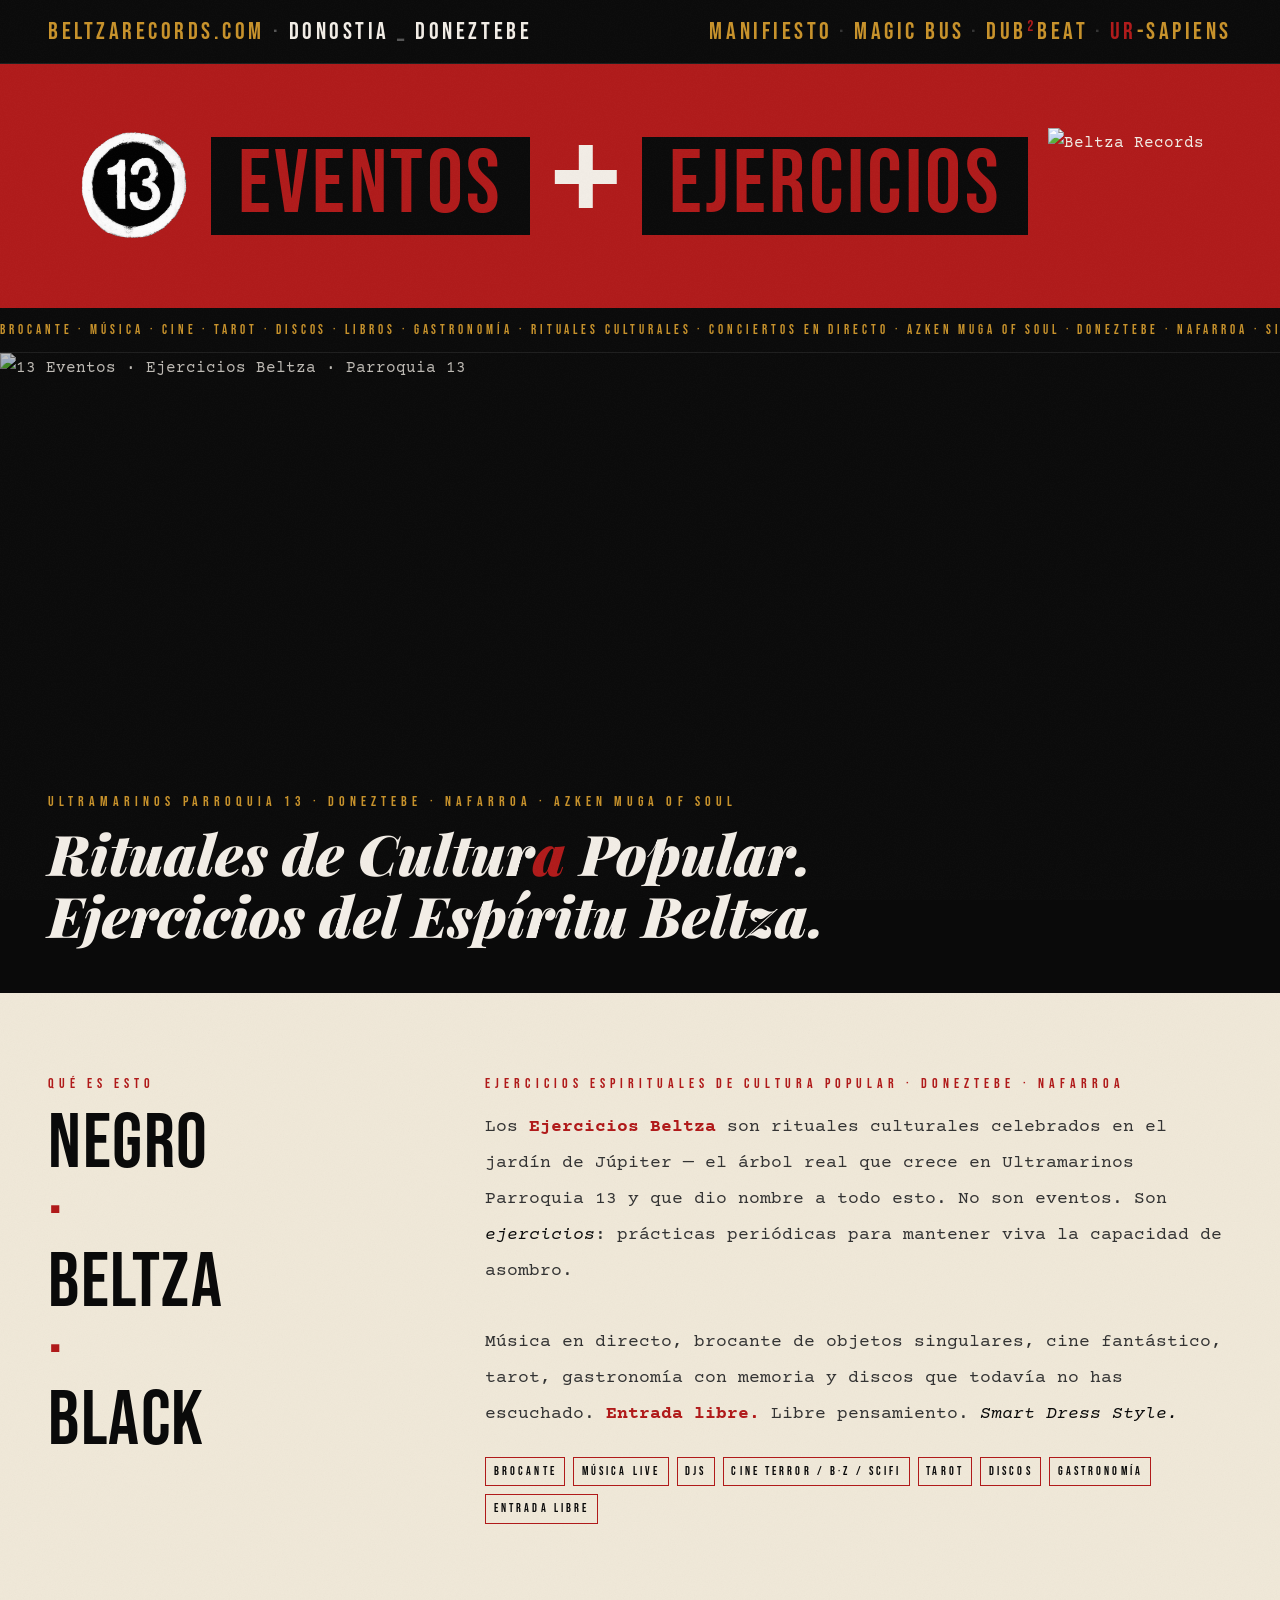
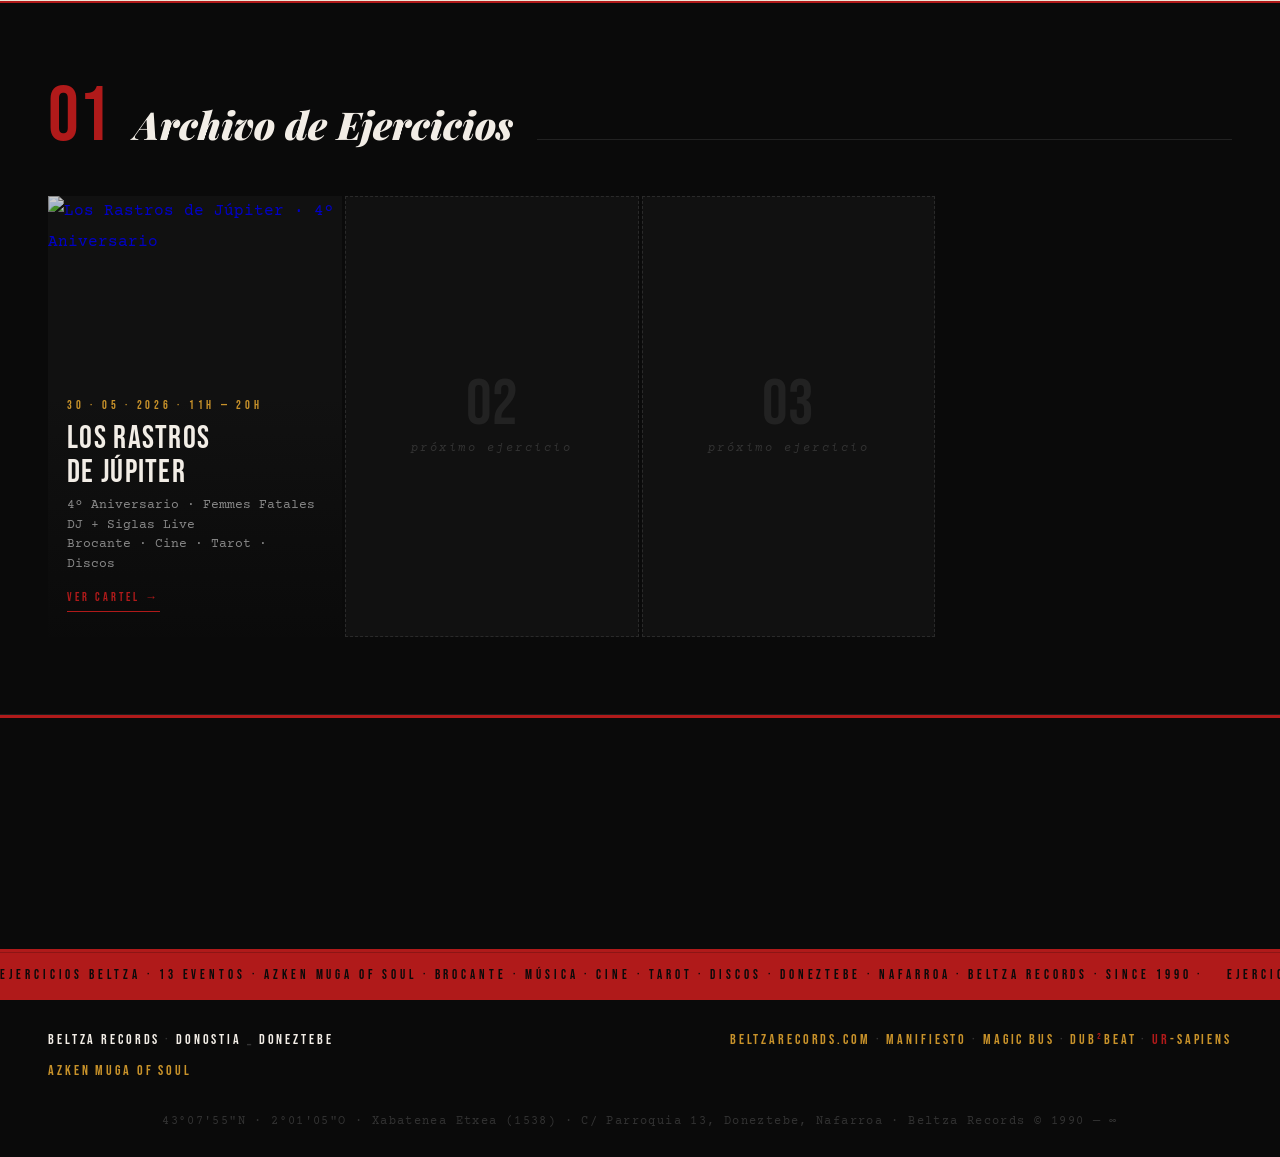
==== index.html @ 88d5d170 "Add files via upload" ====
<!DOCTYPE html>
<html lang="es">
<head>
<meta charset="UTF-8">
<meta name="viewport" content="width=device-width, initial-scale=1.0">
<meta name="description" content="13 EVENTOS · Ejercicios Beltza · Ultramarinos Parroquia 13 · Doneztebe · Nafarroa">
<meta property="og:title" content="13 EVENTOS · Ejercicios Beltza">
<meta property="og:description" content="Brocante · Música · Cine · Tarot · Rituales Culturales · Doneztebe · Nafarroa">
<title>13 EVENTOS · EJERCICIOS BELTZA</title>
<link rel="preconnect" href="https://fonts.googleapis.com">
<link rel="preconnect" href="https://fonts.gstatic.com" crossorigin>
<link href="https://fonts.googleapis.com/css2?family=Bebas+Neue&family=Courier+Prime:ital,wght@0,400;0,700;1,400&family=Playfair+Display:ital,wght@0,700;1,700;1,900&display=swap" rel="stylesheet">
<style>
  :root {
    --black: #0a0a0a;
    --white: #f2ede6;
    --red: #b01a1a;
    --amber: #c8922a;
    --muted: #666;
    --cream: #f0e8d8;
    --noise: url("data:image/svg+xml,%3Csvg xmlns='http://www.w3.org/2000/svg' width='300' height='300'%3E%3Cfilter id='n'%3E%3CfeTurbulence type='fractalNoise' baseFrequency='0.85' numOctaves='4' stitchTiles='stitch'/%3E%3CfeColorMatrix type='saturate' values='0'/%3E%3C/filter%3E%3Crect width='300' height='300' filter='url(%23n)' opacity='0.055'/%3E%3C/svg%3E");
  }
  *, *::before, *::after { margin:0; padding:0; box-sizing:border-box; }
  html { scroll-behavior:smooth; }
  body {
    background: var(--black);
    color: var(--white);
    font-family: 'Courier Prime', monospace;
    font-size: 1rem;
    line-height: 1.9;
    overflow-x: hidden;
  }
  body::after {
    content:'';
    position:fixed; inset:0;
    background-image: var(--noise);
    pointer-events:none;
    z-index:1000;
    opacity:0.5;
  }
  a { text-decoration:none; }

  /* ── TOPBAND ── */
  .topband {
    background: var(--black);
    border-bottom: 1px solid #1e1e1e;
    padding: 1.1rem clamp(1rem,4vw,3rem);
    display: flex;
    align-items: baseline;
    justify-content: space-between;
    gap: 0.5rem 2rem;
    flex-wrap: wrap;
  }
  .topband-left {
    font-family: 'Bebas Neue', sans-serif;
    font-size: clamp(1.07rem,2.25vw,1.47rem);
    letter-spacing: 0.15em;
    color: var(--white);
    line-height: 1.2;
  }
  .topband-right {
    font-family: 'Bebas Neue', sans-serif;
    font-size: clamp(1.07rem,2.25vw,1.47rem);
    letter-spacing: 0.15em;
    display: flex;
    align-items: baseline;
    gap: 0.4rem;
    flex-wrap: wrap;
    line-height: 1.2;
  }
  .topband-right a { color: var(--amber); transition: color 0.15s; }
  .topband-right a:hover { color: var(--white); }
  .topband-right .sep { color: #333; }

  /* ── BRAND SLASH ── */
  .brand-slash {
    background: var(--red);
    padding: clamp(1.2rem,3vw,2rem) clamp(1rem,4vw,3rem);
    display: flex;
    align-items: center;
    justify-content: space-between;
    gap: 1rem;
    flex-wrap: wrap;
  }
  .brand-left { display:flex; align-items:center; gap:0.8rem; flex-wrap:wrap; }
  .brand-left > * { flex-shrink:0; }
  .b-13 {
    font-family: 'Bebas Neue', sans-serif;
    font-size: clamp(5rem,14vw,11rem);
    letter-spacing:-0.02em;
    color: var(--black);
    line-height: 0.85;
  }
  .b-beltza {
    font-family: 'Bebas Neue', Impact, 'Arial Narrow', sans-serif;
    font-size: clamp(2.5rem,7vw,6rem);
    letter-spacing: 0.03em;
    color: var(--black);
    line-height: 1;
  }
  .b-eventos {
    font-family: 'Bebas Neue', sans-serif;
    font-size: clamp(2.5rem,7vw,6rem);
    letter-spacing: 0.04em;
    background: var(--black);
    color: var(--red);
    padding: 0.05em 0.3em;
    line-height: 1;
    align-self: center;
  }
  .brand-right { text-align: right; }
  .b-ejercicios {
    font-family: 'Bebas Neue', Impact, 'Arial Narrow', sans-serif;
    font-size: clamp(2.5rem,7vw,6rem);
    letter-spacing: 0.03em;
    color: var(--black);
    line-height: 1;
  }

  /* ── MARQUEE ── */
  .marquee-bar {
    overflow: hidden;
    white-space: nowrap;
    background: var(--black);
    border-bottom: 1px solid #1e1e1e;
    padding: 0.45rem 0;
  }
  .marquee-inner {
    display: inline-block;
    animation: marquee 30s linear infinite;
    font-family: 'Bebas Neue', sans-serif;
    font-size: 0.82rem;
    letter-spacing: 0.3em;
    color: var(--amber);
    will-change: transform;
  }
  @keyframes marquee { from{transform:translateX(0)} to{transform:translateX(-50%)} }

  /* ── HERO ── */
  .hero {
    position: relative;
    height: clamp(320px, 55vw, 640px);
    overflow: hidden;
  }
  .hero img {
    width: 100%; height: 100%;
    object-fit: cover;
    object-position: center 30%;
    filter: contrast(1.1) brightness(0.75);
    display: block;
  }
  .hero-overlay {
    position: absolute; inset: 0;
    background: linear-gradient(to bottom, transparent 40%, rgba(10,10,10,0.9) 100%);
  }
  .hero-caption {
    position: absolute;
    bottom: clamp(1.5rem,4vw,3rem);
    left: clamp(1rem,4vw,3rem);
    right: clamp(1rem,4vw,3rem);
  }
  .hero-eyebrow {
    font-family: 'Bebas Neue', sans-serif;
    font-size: clamp(0.72rem,1.2vw,0.9rem);
    letter-spacing: 0.35em;
    color: var(--amber);
    margin-bottom: 0.4rem;
  }
  .hero-title {
    font-family: 'Playfair Display', Georgia, serif;
    font-size: clamp(1.6rem,4.5vw,3.5rem);
    font-style: italic;
    font-weight: 900;
    color: var(--white);
    line-height: 1.1;
  }

  /* ── INTRO ── */
  .intro {
    background-color: var(--cream);
    background-image: var(--noise);
    padding: clamp(2.5rem,6vw,5rem) clamp(1rem,4vw,3rem);
    display: grid;
    grid-template-columns: 1fr 2fr;
    gap: clamp(2rem,5vw,5rem);
    align-items: start;
    border-bottom: 2px solid var(--red);
  }
  .intro-label {
    font-family: 'Bebas Neue', sans-serif;
    font-size: clamp(0.75rem,1.2vw,0.9rem);
    letter-spacing: 0.35em;
    color: var(--red);
    margin-bottom: 0.8rem;
  }
  .intro-ritual {
    font-family: 'Bebas Neue', sans-serif;
    font-size: clamp(2.5rem,6vw,5rem);
    line-height: 0.9;
    letter-spacing: 0.02em;
    color: var(--black);
  }
  .intro-ritual span { color: var(--red); }
  .intro-body {
    font-family: 'Courier Prime', monospace;
    font-size: clamp(1rem,1.4vw,1.15rem);
    line-height: 2;
    color: #333;
  }
  .intro-body strong { color: var(--red); }
  .intro-body em { color: var(--black); font-style: italic; }
  .intro-activities {
    margin-top: 1.5rem;
    display: flex;
    flex-wrap: wrap;
    gap: 0.5rem;
  }
  .tag {
    font-family: 'Bebas Neue', sans-serif;
    font-size: 0.78rem;
    letter-spacing: 0.25em;
    color: var(--black);
    border: 1px solid var(--red);
    padding: 0.15em 0.6em;
  }

  /* ── EVENTS GRID ── */
  .events-section {
    padding: clamp(2.5rem,6vw,5rem) clamp(1rem,4vw,3rem);
    border-bottom: 1px solid #1e1e1e;
  }
  .section-header {
    display: flex;
    align-items: baseline;
    gap: 1.5rem;
    margin-bottom: 2.5rem;
  }
  .section-num {
    font-family: 'Bebas Neue', sans-serif;
    font-size: clamp(3rem,6vw,5rem);
    color: var(--red);
    line-height: 1;
  }
  .section-title {
    font-family: 'Playfair Display', Georgia, serif;
    font-size: clamp(1.5rem,3vw,2.5rem);
    font-style: italic;
    font-weight: 900;
    color: var(--white);
    line-height: 1;
  }
  .section-line { flex:1; height:1px; background:#222; }

  .events-grid {
    display: grid;
    grid-template-columns: repeat(auto-fill, minmax(280px, 1fr));
    gap: 3px;
  }

  .event-card {
    position: relative;
    overflow: hidden;
    aspect-ratio: 2/3;
    background: #111;
    cursor: pointer;
  }
  .event-card img {
    width:100%; height:100%;
    object-fit:cover;
    filter: contrast(1.1) brightness(0.8);
    transition: filter 0.4s, transform 0.4s;
    display: block;
  }
  .event-card:hover img {
    filter: contrast(1.2) brightness(0.6);
    transform: scale(1.03);
  }
  .event-card-overlay {
    position: absolute; inset:0;
    background: linear-gradient(to top, rgba(10,10,10,0.95) 0%, transparent 55%);
  }
  .event-card-body {
    position: absolute;
    bottom: 0; left: 0; right: 0;
    padding: 1.5rem 1.2rem;
  }
  .event-card-date {
    font-family: 'Bebas Neue', sans-serif;
    font-size: 0.78rem;
    letter-spacing: 0.3em;
    color: var(--amber);
    margin-bottom: 0.3rem;
  }
  .event-card-title {
    font-family: 'Bebas Neue', sans-serif;
    font-size: clamp(1.4rem,3vw,2rem);
    letter-spacing: 0.04em;
    color: var(--white);
    line-height: 1.05;
    margin-bottom: 0.4rem;
  }
  .event-card-sub {
    font-family: 'Courier Prime', monospace;
    font-size: 0.82rem;
    color: #888;
    line-height: 1.5;
  }
  .event-card-link {
    display: inline-block;
    margin-top: 0.8rem;
    font-family: 'Bebas Neue', sans-serif;
    font-size: 0.75rem;
    letter-spacing: 0.25em;
    color: var(--red);
    border-bottom: 1px solid var(--red);
    padding-bottom: 0.1em;
    transition: color 0.15s;
  }
  .event-card-link:hover { color: var(--amber); border-color: var(--amber); }

  .event-card-placeholder {
    position: absolute; inset:0;
    display: flex;
    flex-direction: column;
    align-items: center;
    justify-content: center;
    background: #111;
    border: 1px dashed #2a2a2a;
  }
  .event-card-placeholder-num {
    font-family: 'Bebas Neue', sans-serif;
    font-size: 4rem;
    color: #222;
    line-height: 1;
  }
  .event-card-placeholder-label {
    font-family: 'Courier Prime', monospace;
    font-size: 0.78rem;
    letter-spacing: 0.2em;
    color: #333;
    font-style: italic;
  }

  /* ── PHOTO MARQUEE ── */
  .photo-marquee {
    overflow: hidden;
    white-space: nowrap;
    border-top: 3px solid var(--red);
    border-bottom: 3px solid var(--red);
    background: var(--black);
    cursor: pointer;
  }
  .photo-marquee-inner {
    display: inline-flex;
    animation: marquee-fotos 45s linear infinite;
    will-change: transform;
  }
  .photo-marquee-inner img {
    height: clamp(120px,18vw,220px);
    width: auto;
    flex-shrink: 0;
    margin-right: 3px;
    filter: contrast(1.1) saturate(0.9);
    vertical-align: top;
  }
  @keyframes marquee-fotos { from{transform:translateX(0)} to{transform:translateX(-50%)} }

  /* ── FOOTER ── */
  .footer-marquee {
    overflow: hidden;
    white-space: nowrap;
    background: var(--red);
    padding: 0.45rem 0;
    border-top: 1px solid rgba(0,0,0,0.2);
  }
  .footer-marquee-inner {
    display: inline-block;
    animation: marquee 25s linear infinite;
    font-family: 'Bebas Neue', sans-serif;
    font-size: 0.82rem;
    letter-spacing: 0.3em;
    color: var(--black);
  }

  .footer {
    background: var(--black);
    border-top: 2px solid var(--red);
    padding: 1.5rem clamp(1rem,4vw,3rem);
    display: flex;
    justify-content: space-between;
    align-items: flex-start;
    flex-wrap: wrap;
    gap: 1rem;
  }
  .footer-left {
    font-family: 'Bebas Neue', sans-serif;
    font-size: clamp(0.75rem,1.2vw,0.9rem);
    letter-spacing: 0.2em;
    color: var(--white);
    line-height: 2.2;
  }
  .footer-right {
    font-family: 'Bebas Neue', sans-serif;
    font-size: clamp(0.75rem,1.2vw,0.9rem);
    letter-spacing: 0.2em;
    text-align: right;
    line-height: 2.2;
  }
  .footer-right a { color: var(--amber); }
  .footer-right a:hover { color: var(--white); }
  .footer-coords {
    width: 100%;
    margin-top: 0.5rem;
    font-family: 'Courier Prime', monospace;
    font-size: 0.72rem;
    letter-spacing: 0.12em;
    color: #333;
    text-align: center;
  }

  /* ── RESPONSIVE ── */
  @media (max-width: 900px) {
    .intro { grid-template-columns: 1fr; gap: 1.5rem; }
  }

  @media (max-width: 700px) {
    .topband { flex-wrap: wrap; gap: 0.2rem 1rem; padding: 0.35rem 1rem; }

    /* BRAND SLASH */
    .brand-slash { flex-direction: column; align-items: flex-start; gap: 0.4rem; padding: 0.8rem 1rem; }
    .brand-left { gap: 0.2em; }
    .b-13 { font-size: clamp(4rem,20vw,7rem); }
    .b-eventos { font-size: clamp(2rem,10vw,4rem); }
    .brand-right { text-align: left; }
    .b-ejercicios { font-size: clamp(1rem,5vw,1.6rem); }
    .b-beltza-sub { font-size: clamp(0.65rem,2.5vw,0.9rem); }

    /* INTRO */
    .intro { grid-template-columns: 1fr; gap: 1.5rem; padding: 2rem 1rem; }
    .intro-ritual { font-size: clamp(2rem,10vw,3.5rem); }

    /* EVENTS GRID */
    .events-section { padding: 2rem 1rem; }
    .events-grid { grid-template-columns: 1fr 1fr; }

    /* FOOTER */
    .footer { flex-direction: column; padding: 1.2rem 1rem; }
    .footer-right { text-align: left; }
    .footer-left, .footer-right { font-size: clamp(0.72rem,3vw,0.9rem); letter-spacing: 0.12em; }
  }

  @media (max-width: 420px) {
    .events-grid { grid-template-columns: 1fr; }
    .topband-right { flex-direction: column; align-items: flex-start; gap: 0.15rem; }
  }
</style>
</head>
<body>

<!-- TOPBAND -->
<div class="topband">
  <div class="topband-left"><a href="https://www.beltzarecords.com/" target="_blank" style="color:var(--amber);">BELTZARECORDS.COM</a> <span style="color:#555;">·</span> DONOSTIA <span style="color:#555;">_</span> DONEZTEBE</div>
  <div class="topband-right">
    <a href="https://beltzaexperience.github.io/Manifiesto-Beltza/" target="_blank">MANIFIESTO</a>
    <span class="sep">·</span>
    <a href="https://beltzaexperience.github.io/magic-bus/" target="_blank">MAGIC BUS</a>
    <span class="sep">·</span>
    <a href="http://dubbeat.beltzarecords.com/" target="_blank">DUB<span style="color:#b01a1a;">²</span>BEAT</a>
    <span class="sep">·</span>
    <a href="https://beltzaexperience.github.io/UR-SAPIENS/" target="_blank"><span style="color:#b01a1a;">UR</span>-SAPIENS</a>
  </div>
</div>

<!-- BRAND SLASH -->
<div class="brand-slash">
  <div style="display:flex; align-items:center; justify-content:center; flex-wrap:wrap; width:100%;">
    <img src="[data-uri]" alt="13" style="height:clamp(3.2rem,9vw,8rem); width:auto; display:block;">
    &nbsp;&nbsp;
    <span class="b-eventos">EVENTOS</span>
    &nbsp;&nbsp;
    <span style="font-family:'Bebas Neue',sans-serif; font-size:clamp(5rem,14vw,12rem); color:var(--white); line-height:1;">+</span>
    &nbsp;&nbsp;
    <span class="b-eventos">EJERCICIOS</span>
    &nbsp;&nbsp;
    <img src="https://raw.githubusercontent.com/beltzaexperience/TALLERES-HERIOTZA-/main/beltza-puno.png" alt="Beltza Records" style="height:clamp(3.2rem,9vw,8rem); width:auto; display:block;">
  </div>
</div>

<!-- MARQUEE TOP -->
<div class="marquee-bar" aria-hidden="true">
  <div class="marquee-inner">
    BROCANTE · MÚSICA · CINE · TAROT · DISCOS · LIBROS · GASTRONOMÍA · RITUALES CULTURALES · CONCIERTOS EN DIRECTO · AZKEN MUGA OF SOUL · DONEZTEBE · NAFARROA · SINCE 2022 · &nbsp;&nbsp;&nbsp;BROCANTE · MÚSICA · CINE · TAROT · DISCOS · LIBROS · GASTRONOMÍA · RITUALES CULTURALES · CONCIERTOS EN DIRECTO · AZKEN MUGA OF SOUL · DONEZTEBE · NAFARROA · SINCE 2022 · &nbsp;&nbsp;&nbsp;
  </div>
</div>

<!-- HERO -->
<div class="hero">
  <img src="https://live.staticflickr.com/65535/55091952358_35cbd9020e_b.jpg" alt="13 Eventos · Ejercicios Beltza · Parroquia 13">
  <div class="hero-overlay"></div>
  <div class="hero-caption">
    <div class="hero-eyebrow">Ultramarinos Parroquia 13 · Doneztebe · Nafarroa · Azken Muga of Soul</div>
    <div class="hero-title">Rituales de Cultur<span style="color:#b01a1a;">a</span> Popular.<br>Ejercicios del Espíritu Beltza.</div>
  </div>
</div>

<!-- INTRO -->
<div class="intro">
  <div>
    <div class="intro-label">Qué es esto</div>
    <div class="intro-ritual">NEGRO<br><span style="color:#b01a1a;">·</span><br>BELTZA<br><span style="color:#b01a1a;">·</span><br>BLACK</div>
  </div>
  <div>
    <div class="intro-label">Ejercicios Espirituales de Cultura Popular · Doneztebe · Nafarroa</div>
    <div class="intro-body">
      Los <strong>Ejercicios Beltza</strong> son rituales culturales celebrados en el jardín de Júpiter — el árbol real que crece en Ultramarinos Parroquia 13 y que dio nombre a todo esto. No son eventos. Son <em>ejercicios</em>: prácticas periódicas para mantener viva la capacidad de asombro.<br><br>
      Música en directo, brocante de objetos singulares, cine fantástico, tarot, gastronomía con memoria y discos que todavía no has escuchado. <strong>Entrada libre.</strong> Libre pensamiento. <em>Smart Dress Style.</em>
    </div>
    <div class="intro-activities">
      <span class="tag">Brocante</span>
      <span class="tag">Música Live</span>
      <span class="tag">DJs</span>
      <span class="tag">Cine Terror / B·Z / SciFi</span>
      <span class="tag">Tarot</span>
      <span class="tag">Discos</span>
      <span class="tag">Gastronomía</span>
      <span class="tag">Entrada Libre</span>
    </div>
  </div>
</div>

<!-- EVENTS GRID -->
<section class="events-section">
  <div class="section-header">
    <div class="section-num">01</div>
    <div class="section-title">Archivo de Ejercicios</div>
    <div class="section-line"></div>
  </div>

  <div class="events-grid">

    <!-- LOS RASTROS DE JÚPITER · Mayo 2026 -->
    <a href="https://beltzaexperience.github.io/13-EVENTOS/rastros-jupiter-05-26.html" target="_blank" class="event-card">
      <img src="https://live.staticflickr.com/65535/55251508160_7e0a88f441_h.jpg" alt="Los Rastros de Júpiter · 4º Aniversario">
      <div class="event-card-overlay"></div>
      <div class="event-card-body">
        <div class="event-card-date">30 · 05 · 2026 · 11H — 20H</div>
        <div class="event-card-title">Los Rastros<br>de Júpiter</div>
        <div class="event-card-sub">4º Aniversario · Femmes Fatales DJ + Siglas Live<br>Brocante · Cine · Tarot · Discos</div>
        <span class="event-card-link">Ver cartel →</span>
      </div>
    </a>

    <!-- PLACEHOLDER 2 -->
    <div class="event-card">
      <div class="event-card-placeholder">
        <div class="event-card-placeholder-num">02</div>
        <div class="event-card-placeholder-label">próximo ejercicio</div>
      </div>
    </div>

    <!-- PLACEHOLDER 3 -->
    <div class="event-card">
      <div class="event-card-placeholder">
        <div class="event-card-placeholder-num">03</div>
        <div class="event-card-placeholder-label">próximo ejercicio</div>
      </div>
    </div>

  </div>
</section>

<!-- PHOTO MARQUEE -->
<div class="photo-marquee" aria-hidden="true" onclick="this.querySelector('.photo-marquee-inner').style.animationPlayState = this.querySelector('.photo-marquee-inner').style.animationPlayState === 'paused' ? 'running' : 'paused'">
  <div class="photo-marquee-inner">
    <img src="https://live.staticflickr.com/65535/55244536588_e73058f223_z.jpg" alt="">
    <img src="https://live.staticflickr.com/65535/55244534618_f64d302e6d_b.jpg" alt="">
    <img src="https://live.staticflickr.com/65535/55250943411_47b9458915_c.jpg" alt="">
    <img src="https://live.staticflickr.com/65535/55250103087_5e84730c1c_c.jpg" alt="">
    <img src="https://live.staticflickr.com/65535/55251403365_71dc6e7c8a_c.jpg" alt="">
    <img src="https://live.staticflickr.com/65535/55091952358_35cbd9020e_b.jpg" alt="">
    <img src="https://live.staticflickr.com/65535/55244536588_e73058f223_z.jpg" alt="">
    <img src="https://live.staticflickr.com/65535/55244534618_f64d302e6d_b.jpg" alt="">
    <img src="https://live.staticflickr.com/65535/55250943411_47b9458915_c.jpg" alt="">
    <img src="https://live.staticflickr.com/65535/55250103087_5e84730c1c_c.jpg" alt="">
    <img src="https://live.staticflickr.com/65535/55251403365_71dc6e7c8a_c.jpg" alt="">
    <img src="https://live.staticflickr.com/65535/55091952358_35cbd9020e_b.jpg" alt="">
  </div>
</div>

<!-- FOOTER MARQUEE -->
<div class="footer-marquee" aria-hidden="true">
  <div class="footer-marquee-inner">
    EJERCICIOS BELTZA · 13 EVENTOS · AZKEN MUGA OF SOUL · BROCANTE · MÚSICA · CINE · TAROT · DISCOS · DONEZTEBE · NAFARROA · BELTZA RECORDS · SINCE 1990 · &nbsp;&nbsp;&nbsp;EJERCICIOS BELTZA · 13 EVENTOS · AZKEN MUGA OF SOUL · BROCANTE · MÚSICA · CINE · TAROT · DISCOS · DONEZTEBE · NAFARROA · BELTZA RECORDS · SINCE 1990 · &nbsp;&nbsp;&nbsp;
  </div>
</div>

<!-- FOOTER -->
<footer class="footer">
  <div class="footer-left">
    BELTZA RECORDS <span style="color:#333;">·</span> DONOSTIA <span style="color:#333;">_</span> DONEZTEBE<br>
    <span style="color:#c8922a;">Azken Muga of Soul</span>
  </div>
  <div class="footer-right">
    <a href="https://www.beltzarecords.com/" target="_blank">beltzarecords.com</a>
    <span style="color:#333;"> · </span>
    <a href="https://beltzaexperience.github.io/Manifiesto-Beltza/" target="_blank">MANIFIESTO</a>
    <span style="color:#333;"> · </span>
    <a href="https://beltzaexperience.github.io/magic-bus/" target="_blank">MAGIC BUS</a>
    <span style="color:#333;"> · </span>
    <a href="http://dubbeat.beltzarecords.com/" target="_blank">DUB<span style="color:#b01a1a;">²</span>BEAT</a>
    <span style="color:#333;"> · </span>
    <a href="https://beltzaexperience.github.io/UR-SAPIENS/" target="_blank"><span style="color:#b01a1a;">UR</span>-SAPIENS</a>
  </div>
  <div class="footer-coords">43°07'55"N · 2°01'05"O · Xabatenea Etxea (1538) · C/ Parroquia 13, Doneztebe, Nafarroa · Beltza Records © 1990 — ∞</div>
</footer>

</body>
</html>
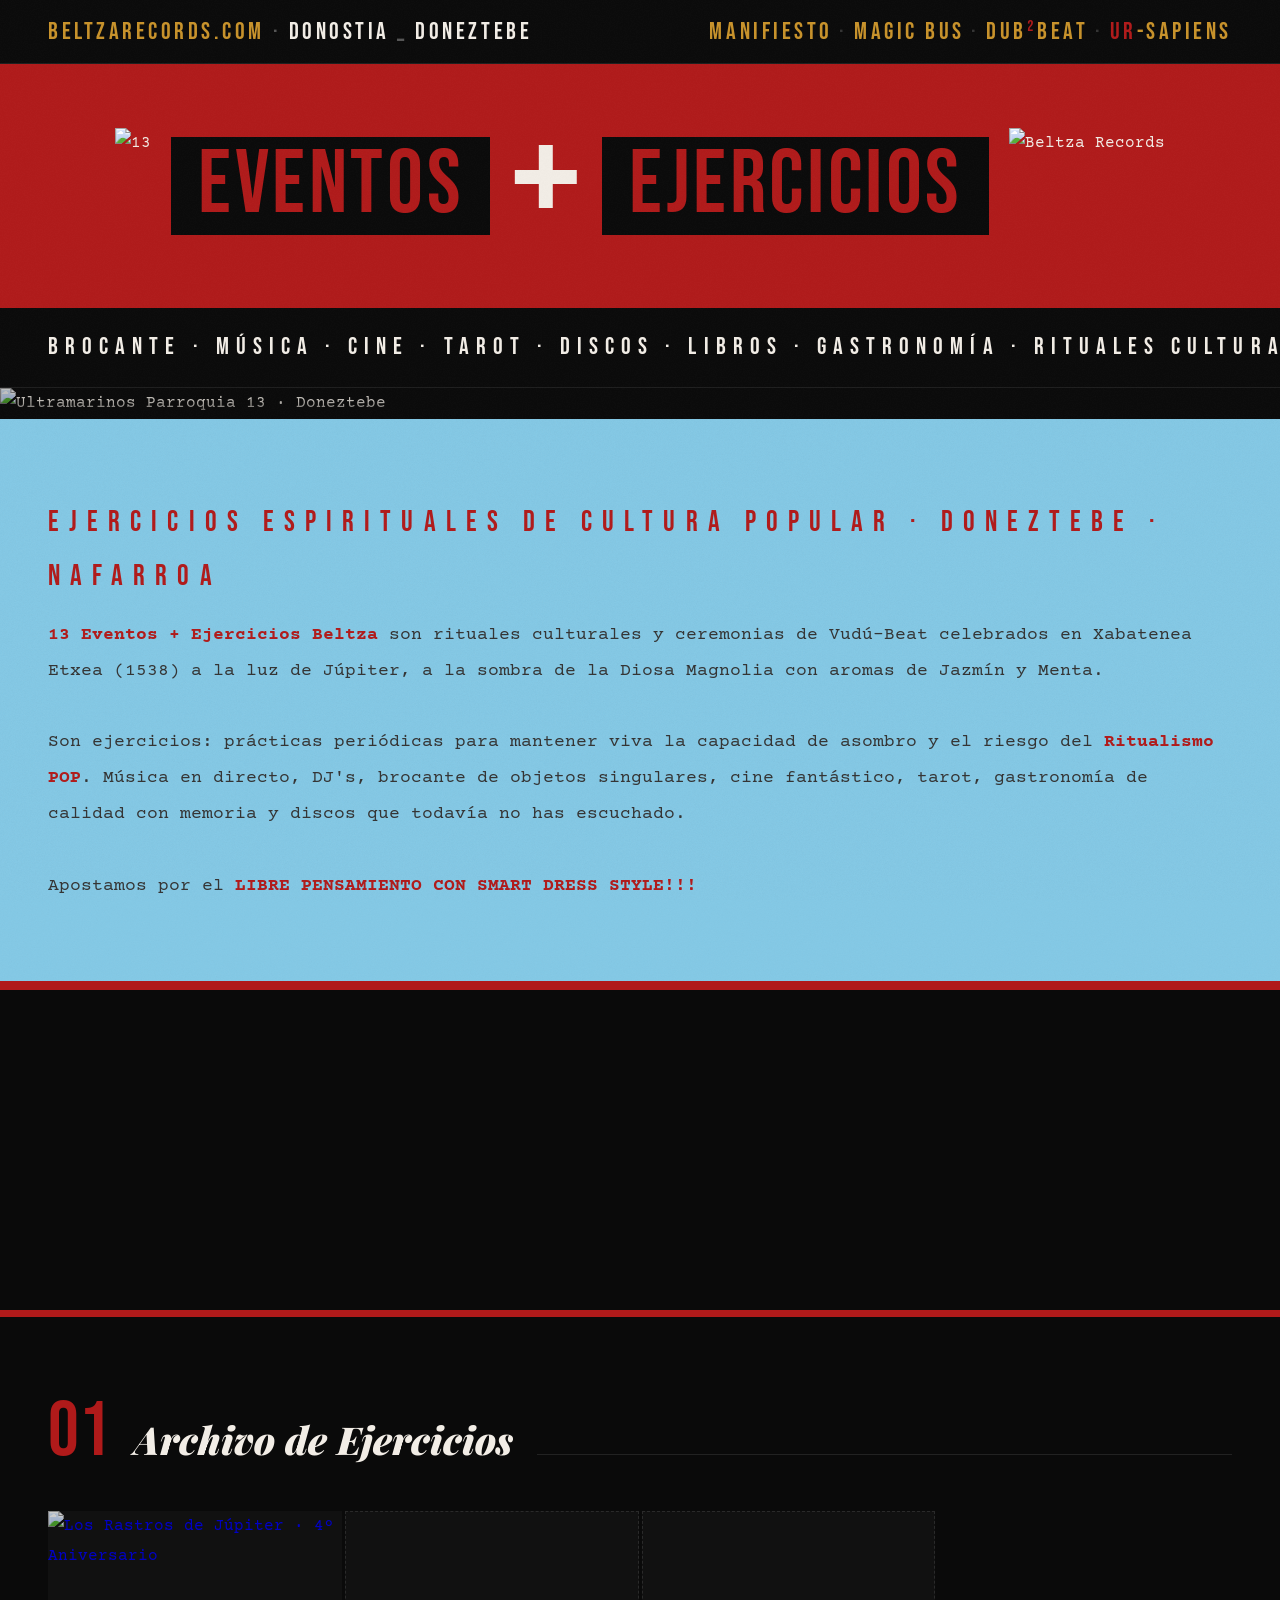
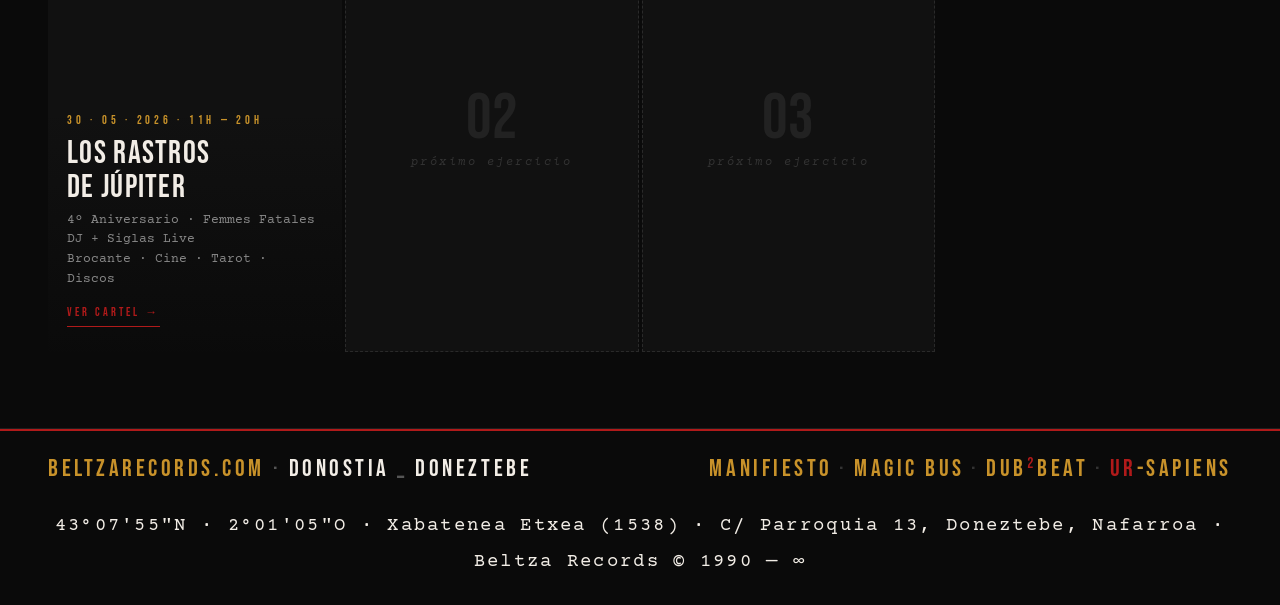
==== commit e23c8d9a: "Add files via upload" ====
--- a/index.html
+++ b/index.html
@@ -10,450 +10,7 @@
 <link rel="preconnect" href="https://fonts.googleapis.com">
 <link rel="preconnect" href="https://fonts.gstatic.com" crossorigin>
 <link href="https://fonts.googleapis.com/css2?family=Bebas+Neue&family=Courier+Prime:ital,wght@0,400;0,700;1,400&family=Playfair+Display:ital,wght@0,700;1,700;1,900&display=swap" rel="stylesheet">
-<style>
-  :root {
-    --black: #0a0a0a;
-    --white: #f2ede6;
-    --red: #b01a1a;
-    --amber: #c8922a;
-    --muted: #666;
-    --cream: #f0e8d8;
-    --noise: url("data:image/svg+xml,%3Csvg xmlns='http://www.w3.org/2000/svg' width='300' height='300'%3E%3Cfilter id='n'%3E%3CfeTurbulence type='fractalNoise' baseFrequency='0.85' numOctaves='4' stitchTiles='stitch'/%3E%3CfeColorMatrix type='saturate' values='0'/%3E%3C/filter%3E%3Crect width='300' height='300' filter='url(%23n)' opacity='0.055'/%3E%3C/svg%3E");
-  }
-  *, *::before, *::after { margin:0; padding:0; box-sizing:border-box; }
-  html { scroll-behavior:smooth; }
-  body {
-    background: var(--black);
-    color: var(--white);
-    font-family: 'Courier Prime', monospace;
-    font-size: 1rem;
-    line-height: 1.9;
-    overflow-x: hidden;
-  }
-  body::after {
-    content:'';
-    position:fixed; inset:0;
-    background-image: var(--noise);
-    pointer-events:none;
-    z-index:1000;
-    opacity:0.5;
-  }
-  a { text-decoration:none; }
-
-  /* ── TOPBAND ── */
-  .topband {
-    background: var(--black);
-    border-bottom: 1px solid #1e1e1e;
-    padding: 1.1rem clamp(1rem,4vw,3rem);
-    display: flex;
-    align-items: baseline;
-    justify-content: space-between;
-    gap: 0.5rem 2rem;
-    flex-wrap: wrap;
-  }
-  .topband-left {
-    font-family: 'Bebas Neue', sans-serif;
-    font-size: clamp(1.07rem,2.25vw,1.47rem);
-    letter-spacing: 0.15em;
-    color: var(--white);
-    line-height: 1.2;
-  }
-  .topband-right {
-    font-family: 'Bebas Neue', sans-serif;
-    font-size: clamp(1.07rem,2.25vw,1.47rem);
-    letter-spacing: 0.15em;
-    display: flex;
-    align-items: baseline;
-    gap: 0.4rem;
-    flex-wrap: wrap;
-    line-height: 1.2;
-  }
-  .topband-right a { color: var(--amber); transition: color 0.15s; }
-  .topband-right a:hover { color: var(--white); }
-  .topband-right .sep { color: #333; }
-
-  /* ── BRAND SLASH ── */
-  .brand-slash {
-    background: var(--red);
-    padding: clamp(1.2rem,3vw,2rem) clamp(1rem,4vw,3rem);
-    display: flex;
-    align-items: center;
-    justify-content: space-between;
-    gap: 1rem;
-    flex-wrap: wrap;
-  }
-  .brand-left { display:flex; align-items:center; gap:0.8rem; flex-wrap:wrap; }
-  .brand-left > * { flex-shrink:0; }
-  .b-13 {
-    font-family: 'Bebas Neue', sans-serif;
-    font-size: clamp(5rem,14vw,11rem);
-    letter-spacing:-0.02em;
-    color: var(--black);
-    line-height: 0.85;
-  }
-  .b-beltza {
-    font-family: 'Bebas Neue', Impact, 'Arial Narrow', sans-serif;
-    font-size: clamp(2.5rem,7vw,6rem);
-    letter-spacing: 0.03em;
-    color: var(--black);
-    line-height: 1;
-  }
-  .b-eventos {
-    font-family: 'Bebas Neue', sans-serif;
-    font-size: clamp(2.5rem,7vw,6rem);
-    letter-spacing: 0.04em;
-    background: var(--black);
-    color: var(--red);
-    padding: 0.05em 0.3em;
-    line-height: 1;
-    align-self: center;
-  }
-  .brand-right { text-align: right; }
-  .b-ejercicios {
-    font-family: 'Bebas Neue', Impact, 'Arial Narrow', sans-serif;
-    font-size: clamp(2.5rem,7vw,6rem);
-    letter-spacing: 0.03em;
-    color: var(--black);
-    line-height: 1;
-  }
-
-  /* ── MARQUEE ── */
-  .marquee-bar {
-    overflow: hidden;
-    white-space: nowrap;
-    background: var(--black);
-    border-bottom: 1px solid #1e1e1e;
-    padding: 0.45rem 0;
-  }
-  .marquee-inner {
-    display: inline-block;
-    animation: marquee 30s linear infinite;
-    font-family: 'Bebas Neue', sans-serif;
-    font-size: 0.82rem;
-    letter-spacing: 0.3em;
-    color: var(--amber);
-    will-change: transform;
-  }
-  @keyframes marquee { from{transform:translateX(0)} to{transform:translateX(-50%)} }
-
-  /* ── HERO ── */
-  .hero {
-    position: relative;
-    height: clamp(320px, 55vw, 640px);
-    overflow: hidden;
-  }
-  .hero img {
-    width: 100%; height: 100%;
-    object-fit: cover;
-    object-position: center 30%;
-    filter: contrast(1.1) brightness(0.75);
-    display: block;
-  }
-  .hero-overlay {
-    position: absolute; inset: 0;
-    background: linear-gradient(to bottom, transparent 40%, rgba(10,10,10,0.9) 100%);
-  }
-  .hero-caption {
-    position: absolute;
-    bottom: clamp(1.5rem,4vw,3rem);
-    left: clamp(1rem,4vw,3rem);
-    right: clamp(1rem,4vw,3rem);
-  }
-  .hero-eyebrow {
-    font-family: 'Bebas Neue', sans-serif;
-    font-size: clamp(0.72rem,1.2vw,0.9rem);
-    letter-spacing: 0.35em;
-    color: var(--amber);
-    margin-bottom: 0.4rem;
-  }
-  .hero-title {
-    font-family: 'Playfair Display', Georgia, serif;
-    font-size: clamp(1.6rem,4.5vw,3.5rem);
-    font-style: italic;
-    font-weight: 900;
-    color: var(--white);
-    line-height: 1.1;
-  }
-
-  /* ── INTRO ── */
-  .intro {
-    background-color: var(--cream);
-    background-image: var(--noise);
-    padding: clamp(2.5rem,6vw,5rem) clamp(1rem,4vw,3rem);
-    display: grid;
-    grid-template-columns: 1fr 2fr;
-    gap: clamp(2rem,5vw,5rem);
-    align-items: start;
-    border-bottom: 2px solid var(--red);
-  }
-  .intro-label {
-    font-family: 'Bebas Neue', sans-serif;
-    font-size: clamp(0.75rem,1.2vw,0.9rem);
-    letter-spacing: 0.35em;
-    color: var(--red);
-    margin-bottom: 0.8rem;
-  }
-  .intro-ritual {
-    font-family: 'Bebas Neue', sans-serif;
-    font-size: clamp(2.5rem,6vw,5rem);
-    line-height: 0.9;
-    letter-spacing: 0.02em;
-    color: var(--black);
-  }
-  .intro-ritual span { color: var(--red); }
-  .intro-body {
-    font-family: 'Courier Prime', monospace;
-    font-size: clamp(1rem,1.4vw,1.15rem);
-    line-height: 2;
-    color: #333;
-  }
-  .intro-body strong { color: var(--red); }
-  .intro-body em { color: var(--black); font-style: italic; }
-  .intro-activities {
-    margin-top: 1.5rem;
-    display: flex;
-    flex-wrap: wrap;
-    gap: 0.5rem;
-  }
-  .tag {
-    font-family: 'Bebas Neue', sans-serif;
-    font-size: 0.78rem;
-    letter-spacing: 0.25em;
-    color: var(--black);
-    border: 1px solid var(--red);
-    padding: 0.15em 0.6em;
-  }
-
-  /* ── EVENTS GRID ── */
-  .events-section {
-    padding: clamp(2.5rem,6vw,5rem) clamp(1rem,4vw,3rem);
-    border-bottom: 1px solid #1e1e1e;
-  }
-  .section-header {
-    display: flex;
-    align-items: baseline;
-    gap: 1.5rem;
-    margin-bottom: 2.5rem;
-  }
-  .section-num {
-    font-family: 'Bebas Neue', sans-serif;
-    font-size: clamp(3rem,6vw,5rem);
-    color: var(--red);
-    line-height: 1;
-  }
-  .section-title {
-    font-family: 'Playfair Display', Georgia, serif;
-    font-size: clamp(1.5rem,3vw,2.5rem);
-    font-style: italic;
-    font-weight: 900;
-    color: var(--white);
-    line-height: 1;
-  }
-  .section-line { flex:1; height:1px; background:#222; }
-
-  .events-grid {
-    display: grid;
-    grid-template-columns: repeat(auto-fill, minmax(280px, 1fr));
-    gap: 3px;
-  }
-
-  .event-card {
-    position: relative;
-    overflow: hidden;
-    aspect-ratio: 2/3;
-    background: #111;
-    cursor: pointer;
-  }
-  .event-card img {
-    width:100%; height:100%;
-    object-fit:cover;
-    filter: contrast(1.1) brightness(0.8);
-    transition: filter 0.4s, transform 0.4s;
-    display: block;
-  }
-  .event-card:hover img {
-    filter: contrast(1.2) brightness(0.6);
-    transform: scale(1.03);
-  }
-  .event-card-overlay {
-    position: absolute; inset:0;
-    background: linear-gradient(to top, rgba(10,10,10,0.95) 0%, transparent 55%);
-  }
-  .event-card-body {
-    position: absolute;
-    bottom: 0; left: 0; right: 0;
-    padding: 1.5rem 1.2rem;
-  }
-  .event-card-date {
-    font-family: 'Bebas Neue', sans-serif;
-    font-size: 0.78rem;
-    letter-spacing: 0.3em;
-    color: var(--amber);
-    margin-bottom: 0.3rem;
-  }
-  .event-card-title {
-    font-family: 'Bebas Neue', sans-serif;
-    font-size: clamp(1.4rem,3vw,2rem);
-    letter-spacing: 0.04em;
-    color: var(--white);
-    line-height: 1.05;
-    margin-bottom: 0.4rem;
-  }
-  .event-card-sub {
-    font-family: 'Courier Prime', monospace;
-    font-size: 0.82rem;
-    color: #888;
-    line-height: 1.5;
-  }
-  .event-card-link {
-    display: inline-block;
-    margin-top: 0.8rem;
-    font-family: 'Bebas Neue', sans-serif;
-    font-size: 0.75rem;
-    letter-spacing: 0.25em;
-    color: var(--red);
-    border-bottom: 1px solid var(--red);
-    padding-bottom: 0.1em;
-    transition: color 0.15s;
-  }
-  .event-card-link:hover { color: var(--amber); border-color: var(--amber); }
-
-  .event-card-placeholder {
-    position: absolute; inset:0;
-    display: flex;
-    flex-direction: column;
-    align-items: center;
-    justify-content: center;
-    background: #111;
-    border: 1px dashed #2a2a2a;
-  }
-  .event-card-placeholder-num {
-    font-family: 'Bebas Neue', sans-serif;
-    font-size: 4rem;
-    color: #222;
-    line-height: 1;
-  }
-  .event-card-placeholder-label {
-    font-family: 'Courier Prime', monospace;
-    font-size: 0.78rem;
-    letter-spacing: 0.2em;
-    color: #333;
-    font-style: italic;
-  }
-
-  /* ── PHOTO MARQUEE ── */
-  .photo-marquee {
-    overflow: hidden;
-    white-space: nowrap;
-    border-top: 3px solid var(--red);
-    border-bottom: 3px solid var(--red);
-    background: var(--black);
-    cursor: pointer;
-  }
-  .photo-marquee-inner {
-    display: inline-flex;
-    animation: marquee-fotos 45s linear infinite;
-    will-change: transform;
-  }
-  .photo-marquee-inner img {
-    height: clamp(120px,18vw,220px);
-    width: auto;
-    flex-shrink: 0;
-    margin-right: 3px;
-    filter: contrast(1.1) saturate(0.9);
-    vertical-align: top;
-  }
-  @keyframes marquee-fotos { from{transform:translateX(0)} to{transform:translateX(-50%)} }
-
-  /* ── FOOTER ── */
-  .footer-marquee {
-    overflow: hidden;
-    white-space: nowrap;
-    background: var(--red);
-    padding: 0.45rem 0;
-    border-top: 1px solid rgba(0,0,0,0.2);
-  }
-  .footer-marquee-inner {
-    display: inline-block;
-    animation: marquee 25s linear infinite;
-    font-family: 'Bebas Neue', sans-serif;
-    font-size: 0.82rem;
-    letter-spacing: 0.3em;
-    color: var(--black);
-  }
-
-  .footer {
-    background: var(--black);
-    border-top: 2px solid var(--red);
-    padding: 1.5rem clamp(1rem,4vw,3rem);
-    display: flex;
-    justify-content: space-between;
-    align-items: flex-start;
-    flex-wrap: wrap;
-    gap: 1rem;
-  }
-  .footer-left {
-    font-family: 'Bebas Neue', sans-serif;
-    font-size: clamp(0.75rem,1.2vw,0.9rem);
-    letter-spacing: 0.2em;
-    color: var(--white);
-    line-height: 2.2;
-  }
-  .footer-right {
-    font-family: 'Bebas Neue', sans-serif;
-    font-size: clamp(0.75rem,1.2vw,0.9rem);
-    letter-spacing: 0.2em;
-    text-align: right;
-    line-height: 2.2;
-  }
-  .footer-right a { color: var(--amber); }
-  .footer-right a:hover { color: var(--white); }
-  .footer-coords {
-    width: 100%;
-    margin-top: 0.5rem;
-    font-family: 'Courier Prime', monospace;
-    font-size: 0.72rem;
-    letter-spacing: 0.12em;
-    color: #333;
-    text-align: center;
-  }
-
-  /* ── RESPONSIVE ── */
-  @media (max-width: 900px) {
-    .intro { grid-template-columns: 1fr; gap: 1.5rem; }
-  }
-
-  @media (max-width: 700px) {
-    .topband { flex-wrap: wrap; gap: 0.2rem 1rem; padding: 0.35rem 1rem; }
-
-    /* BRAND SLASH */
-    .brand-slash { flex-direction: column; align-items: flex-start; gap: 0.4rem; padding: 0.8rem 1rem; }
-    .brand-left { gap: 0.2em; }
-    .b-13 { font-size: clamp(4rem,20vw,7rem); }
-    .b-eventos { font-size: clamp(2rem,10vw,4rem); }
-    .brand-right { text-align: left; }
-    .b-ejercicios { font-size: clamp(1rem,5vw,1.6rem); }
-    .b-beltza-sub { font-size: clamp(0.65rem,2.5vw,0.9rem); }
-
-    /* INTRO */
-    .intro { grid-template-columns: 1fr; gap: 1.5rem; padding: 2rem 1rem; }
-    .intro-ritual { font-size: clamp(2rem,10vw,3.5rem); }
-
-    /* EVENTS GRID */
-    .events-section { padding: 2rem 1rem; }
-    .events-grid { grid-template-columns: 1fr 1fr; }
-
-    /* FOOTER */
-    .footer { flex-direction: column; padding: 1.2rem 1rem; }
-    .footer-right { text-align: left; }
-    .footer-left, .footer-right { font-size: clamp(0.72rem,3vw,0.9rem); letter-spacing: 0.12em; }
-  }
-
-  @media (max-width: 420px) {
-    .events-grid { grid-template-columns: 1fr; }
-    .topband-right { flex-direction: column; align-items: flex-start; gap: 0.15rem; }
-  }
-</style>
+<link rel="stylesheet" href="style.css">
 </head>
 <body>
 
@@ -474,7 +31,7 @@
 <!-- BRAND SLASH -->
 <div class="brand-slash">
   <div style="display:flex; align-items:center; justify-content:center; flex-wrap:wrap; width:100%;">
-    <img src="[data-uri]" alt="13" style="height:clamp(3.2rem,9vw,8rem); width:auto; display:block;">
+    <img src="https://raw.githubusercontent.com/beltzaexperience/13-EVENTOS/main/logo13.png" alt="13" style="height:clamp(3.2rem,9vw,8rem); width:auto; display:block;">
     &nbsp;&nbsp;
     <span class="b-eventos">EVENTOS</span>
     &nbsp;&nbsp;
@@ -495,36 +52,42 @@
 
 <!-- HERO -->
 <div class="hero">
-  <img src="https://live.staticflickr.com/65535/55091952358_35cbd9020e_b.jpg" alt="13 Eventos · Ejercicios Beltza · Parroquia 13">
+  <img src="https://live.staticflickr.com/65535/55250584412_e982256c3d_h.jpg" alt="Ultramarinos Parroquia 13 · Doneztebe">
   <div class="hero-overlay"></div>
+  <div class="hero-eyebrow-top">Ultramarinos Parroquia 13<br>Doneztebe · Nafarroa<br>Azken Muga of Soul</div>
   <div class="hero-caption">
-    <div class="hero-eyebrow">Ultramarinos Parroquia 13 · Doneztebe · Nafarroa · Azken Muga of Soul</div>
-    <div class="hero-title">Rituales de Cultur<span style="color:#b01a1a;">a</span> Popular.<br>Ejercicios del Espíritu Beltza.</div>
+    <div class="hero-title">Rituales de Cult<span style="color:#b01a1a;">ur</span>a Popular.<br>Ejercicios del Espíritu Beltza.</div>
   </div>
 </div>
 
 <!-- INTRO -->
 <div class="intro">
   <div>
-    <div class="intro-label">Qué es esto</div>
-    <div class="intro-ritual">NEGRO<br><span style="color:#b01a1a;">·</span><br>BELTZA<br><span style="color:#b01a1a;">·</span><br>BLACK</div>
-  </div>
-  <div>
     <div class="intro-label">Ejercicios Espirituales de Cultura Popular · Doneztebe · Nafarroa</div>
     <div class="intro-body">
-      Los <strong>Ejercicios Beltza</strong> son rituales culturales celebrados en el jardín de Júpiter — el árbol real que crece en Ultramarinos Parroquia 13 y que dio nombre a todo esto. No son eventos. Son <em>ejercicios</em>: prácticas periódicas para mantener viva la capacidad de asombro.<br><br>
-      Música en directo, brocante de objetos singulares, cine fantástico, tarot, gastronomía con memoria y discos que todavía no has escuchado. <strong>Entrada libre.</strong> Libre pensamiento. <em>Smart Dress Style.</em>
+      <strong>13 Eventos + Ejercicios Beltza</strong> son rituales culturales y ceremonias de Vudú-Beat celebrados en Xabatenea Etxea (1538) a la luz de Júpiter, a la sombra de la Diosa Magnolia con aromas de Jazmín y Menta.<br><br>
+      Son ejercicios: prácticas periódicas para mantener viva la capacidad de asombro y el riesgo del <strong>Ritualismo POP</strong>. Música en directo, DJ's, brocante de objetos singulares, cine fantástico, tarot, gastronomía de calidad con memoria y discos que todavía no has escuchado.<br><br>
+      Apostamos por el <strong>LIBRE PENSAMIENTO CON SMART DRESS STYLE!!!</strong>
     </div>
-    <div class="intro-activities">
-      <span class="tag">Brocante</span>
-      <span class="tag">Música Live</span>
-      <span class="tag">DJs</span>
-      <span class="tag">Cine Terror / B·Z / SciFi</span>
-      <span class="tag">Tarot</span>
-      <span class="tag">Discos</span>
-      <span class="tag">Gastronomía</span>
-      <span class="tag">Entrada Libre</span>
-    </div>
+    
+  </div>
+</div>
+
+<!-- PHOTO MARQUEE AFTER INTRO -->
+<div class="photo-marquee" aria-hidden="true" onclick="this.querySelector('.photo-marquee-inner').style.animationPlayState = this.querySelector('.photo-marquee-inner').style.animationPlayState === 'paused' ? 'running' : 'paused'">
+  <div class="photo-marquee-inner">
+    <img src="https://live.staticflickr.com/65535/55244536588_e73058f223_z.jpg" alt="">
+    <img src="https://live.staticflickr.com/65535/55244534618_f64d302e6d_b.jpg" alt="">
+    <img src="https://live.staticflickr.com/65535/55250943411_47b9458915_c.jpg" alt="">
+    <img src="https://live.staticflickr.com/65535/55250103087_5e84730c1c_c.jpg" alt="">
+    <img src="https://live.staticflickr.com/65535/55251403365_71dc6e7c8a_c.jpg" alt="">
+    <img src="https://live.staticflickr.com/65535/55091952358_35cbd9020e_b.jpg" alt="">
+    <img src="https://live.staticflickr.com/65535/55244536588_e73058f223_z.jpg" alt="">
+    <img src="https://live.staticflickr.com/65535/55244534618_f64d302e6d_b.jpg" alt="">
+    <img src="https://live.staticflickr.com/65535/55250943411_47b9458915_c.jpg" alt="">
+    <img src="https://live.staticflickr.com/65535/55250103087_5e84730c1c_c.jpg" alt="">
+    <img src="https://live.staticflickr.com/65535/55251403365_71dc6e7c8a_c.jpg" alt="">
+    <img src="https://live.staticflickr.com/65535/55091952358_35cbd9020e_b.jpg" alt="">
   </div>
 </div>
 
@@ -539,7 +102,7 @@
   <div class="events-grid">
 
     <!-- LOS RASTROS DE JÚPITER · Mayo 2026 -->
-    <a href="https://beltzaexperience.github.io/13-EVENTOS/rastros-jupiter-05-26.html" target="_blank" class="event-card">
+    <a href="https://beltzaexperience.github.io/13-EVENTOS/rastros-jupiter-mayo-2026/" target="_blank" class="event-card">
       <img src="https://live.staticflickr.com/65535/55251508160_7e0a88f441_h.jpg" alt="Los Rastros de Júpiter · 4º Aniversario">
       <div class="event-card-overlay"></div>
       <div class="event-card-body">
@@ -569,50 +132,21 @@
   </div>
 </section>
 
-<!-- PHOTO MARQUEE -->
-<div class="photo-marquee" aria-hidden="true" onclick="this.querySelector('.photo-marquee-inner').style.animationPlayState = this.querySelector('.photo-marquee-inner').style.animationPlayState === 'paused' ? 'running' : 'paused'">
-  <div class="photo-marquee-inner">
-    <img src="https://live.staticflickr.com/65535/55244536588_e73058f223_z.jpg" alt="">
-    <img src="https://live.staticflickr.com/65535/55244534618_f64d302e6d_b.jpg" alt="">
-    <img src="https://live.staticflickr.com/65535/55250943411_47b9458915_c.jpg" alt="">
-    <img src="https://live.staticflickr.com/65535/55250103087_5e84730c1c_c.jpg" alt="">
-    <img src="https://live.staticflickr.com/65535/55251403365_71dc6e7c8a_c.jpg" alt="">
-    <img src="https://live.staticflickr.com/65535/55091952358_35cbd9020e_b.jpg" alt="">
-    <img src="https://live.staticflickr.com/65535/55244536588_e73058f223_z.jpg" alt="">
-    <img src="https://live.staticflickr.com/65535/55244534618_f64d302e6d_b.jpg" alt="">
-    <img src="https://live.staticflickr.com/65535/55250943411_47b9458915_c.jpg" alt="">
-    <img src="https://live.staticflickr.com/65535/55250103087_5e84730c1c_c.jpg" alt="">
-    <img src="https://live.staticflickr.com/65535/55251403365_71dc6e7c8a_c.jpg" alt="">
-    <img src="https://live.staticflickr.com/65535/55091952358_35cbd9020e_b.jpg" alt="">
-  </div>
-</div>
-
-<!-- FOOTER MARQUEE -->
-<div class="footer-marquee" aria-hidden="true">
-  <div class="footer-marquee-inner">
-    EJERCICIOS BELTZA · 13 EVENTOS · AZKEN MUGA OF SOUL · BROCANTE · MÚSICA · CINE · TAROT · DISCOS · DONEZTEBE · NAFARROA · BELTZA RECORDS · SINCE 1990 · &nbsp;&nbsp;&nbsp;EJERCICIOS BELTZA · 13 EVENTOS · AZKEN MUGA OF SOUL · BROCANTE · MÚSICA · CINE · TAROT · DISCOS · DONEZTEBE · NAFARROA · BELTZA RECORDS · SINCE 1990 · &nbsp;&nbsp;&nbsp;
-  </div>
-</div>
 
 <!-- FOOTER -->
 <footer class="footer">
-  <div class="footer-left">
-    BELTZA RECORDS <span style="color:#333;">·</span> DONOSTIA <span style="color:#333;">_</span> DONEZTEBE<br>
-    <span style="color:#c8922a;">Azken Muga of Soul</span>
+  <div style="font-family:'Bebas Neue',sans-serif; font-size:clamp(1.07rem,2.25vw,1.47rem); letter-spacing:0.15em; color:var(--white); line-height:1.2;"><a href="https://www.beltzarecords.com/" target="_blank" style="color:var(--amber);">BELTZARECORDS.COM</a> <span style="color:#555;">·</span> DONOSTIA <span style="color:#555;">_</span> DONEZTEBE</div>
+  <div style="font-family:'Bebas Neue',sans-serif; font-size:clamp(1.07rem,2.25vw,1.47rem); letter-spacing:0.15em; display:flex; align-items:center; gap:0.4rem; flex-wrap:wrap; line-height:1.2;">
+    <a href="https://beltzaexperience.github.io/Manifiesto-Beltza/" target="_blank" style="color:var(--amber);">MANIFIESTO</a>
+    <span style="color:#333;">·</span>
+    <a href="https://beltzaexperience.github.io/magic-bus/" target="_blank" style="color:var(--amber);">MAGIC BUS</a>
+    <span style="color:#333;">·</span>
+    <a href="http://dubbeat.beltzarecords.com/" target="_blank" style="color:var(--amber);">DUB<span style="color:#b01a1a;">²</span>BEAT</a>
+    <span style="color:#333;">·</span>
+    <a href="https://beltzaexperience.github.io/UR-SAPIENS/" target="_blank" style="color:var(--amber);"><span style="color:#b01a1a;">UR</span>-SAPIENS</a>
   </div>
-  <div class="footer-right">
-    <a href="https://www.beltzarecords.com/" target="_blank">beltzarecords.com</a>
-    <span style="color:#333;"> · </span>
-    <a href="https://beltzaexperience.github.io/Manifiesto-Beltza/" target="_blank">MANIFIESTO</a>
-    <span style="color:#333;"> · </span>
-    <a href="https://beltzaexperience.github.io/magic-bus/" target="_blank">MAGIC BUS</a>
-    <span style="color:#333;"> · </span>
-    <a href="http://dubbeat.beltzarecords.com/" target="_blank">DUB<span style="color:#b01a1a;">²</span>BEAT</a>
-    <span style="color:#333;"> · </span>
-    <a href="https://beltzaexperience.github.io/UR-SAPIENS/" target="_blank"><span style="color:#b01a1a;">UR</span>-SAPIENS</a>
-  </div>
-  <div class="footer-coords">43°07'55"N · 2°01'05"O · Xabatenea Etxea (1538) · C/ Parroquia 13, Doneztebe, Nafarroa · Beltza Records © 1990 — ∞</div>
+  <div class="footer-coords" style="color:var(--white); font-size:clamp(0.95rem,1.6vw,1.2rem);">43°07'55"N · 2°01'05"O · Xabatenea Etxea (1538) · C/ Parroquia 13, Doneztebe, Nafarroa · Beltza Records © 1990 — ∞</div>
 </footer>
 
 </body>
-</html>
+</html>
--- a/style.css
+++ b/style.css
@@ -0,0 +1,454 @@
+
+  :root {
+    --black: #0a0a0a;
+    --white: #f2ede6;
+    --red: #b01a1a;
+    --amber: #c8922a;
+    --muted: #666;
+    --cream: #f0e8d8;
+    --noise: url("data:image/svg+xml,%3Csvg xmlns='http://www.w3.org/2000/svg' width='300' height='300'%3E%3Cfilter id='n'%3E%3CfeTurbulence type='fractalNoise' baseFrequency='0.85' numOctaves='4' stitchTiles='stitch'/%3E%3CfeColorMatrix type='saturate' values='0'/%3E%3C/filter%3E%3Crect width='300' height='300' filter='url(%23n)' opacity='0.055'/%3E%3C/svg%3E");
+  }
+  *, *::before, *::after { margin:0; padding:0; box-sizing:border-box; }
+  html { scroll-behavior:smooth; }
+  body {
+    background: var(--black);
+    color: var(--white);
+    font-family: 'Courier Prime', monospace;
+    font-size: 1rem;
+    line-height: 1.9;
+    overflow-x: hidden;
+  }
+  body::after {
+    content:'';
+    position:fixed; inset:0;
+    background-image: var(--noise);
+    pointer-events:none;
+    z-index:1000;
+    opacity:0.5;
+  }
+  a { text-decoration:none; }
+
+  /* ── TOPBAND ── */
+  .topband {
+    background: var(--black);
+    border-bottom: 1px solid #1e1e1e;
+    padding: 1.1rem clamp(1rem,4vw,3rem);
+    display: flex;
+    align-items: baseline;
+    justify-content: space-between;
+    gap: 0.5rem 2rem;
+    flex-wrap: wrap;
+  }
+  .topband-left {
+    font-family: 'Bebas Neue', sans-serif;
+    font-size: clamp(1.07rem,2.25vw,1.47rem);
+    letter-spacing: 0.15em;
+    color: var(--white);
+    line-height: 1.2;
+  }
+  .topband-right {
+    font-family: 'Bebas Neue', sans-serif;
+    font-size: clamp(1.07rem,2.25vw,1.47rem);
+    letter-spacing: 0.15em;
+    display: flex;
+    align-items: baseline;
+    gap: 0.4rem;
+    flex-wrap: wrap;
+    line-height: 1.2;
+  }
+  .topband-right a { color: var(--amber); transition: color 0.15s; }
+  .topband-right a:hover { color: var(--white); }
+  .topband-right .sep { color: #333; }
+
+  /* ── BRAND SLASH ── */
+  .brand-slash {
+    background: var(--red);
+    padding: clamp(1.2rem,3vw,2rem) clamp(1rem,4vw,3rem);
+    display: flex;
+    align-items: center;
+    justify-content: space-between;
+    gap: 1rem;
+    flex-wrap: wrap;
+  }
+  .brand-left { display:flex; align-items:center; gap:0.8rem; flex-wrap:wrap; }
+  .brand-left > * { flex-shrink:0; }
+  .b-13 {
+    font-family: 'Bebas Neue', sans-serif;
+    font-size: clamp(5rem,14vw,11rem);
+    letter-spacing:-0.02em;
+    color: var(--black);
+    line-height: 0.85;
+  }
+  .b-beltza {
+    font-family: 'Bebas Neue', Impact, 'Arial Narrow', sans-serif;
+    font-size: clamp(2.5rem,7vw,6rem);
+    letter-spacing: 0.03em;
+    color: var(--black);
+    line-height: 1;
+  }
+  .b-eventos {
+    font-family: 'Bebas Neue', sans-serif;
+    font-size: clamp(2.5rem,7vw,6rem);
+    letter-spacing: 0.04em;
+    background: var(--black);
+    color: var(--red);
+    padding: 0.05em 0.3em;
+    line-height: 1;
+    align-self: center;
+  }
+  .brand-right { text-align: right; }
+  .b-ejercicios {
+    font-family: 'Bebas Neue', Impact, 'Arial Narrow', sans-serif;
+    font-size: clamp(2.5rem,7vw,6rem);
+    letter-spacing: 0.03em;
+    color: var(--black);
+    line-height: 1;
+  }
+
+  /* ── MARQUEE ── */
+  .marquee-bar {
+    overflow: hidden;
+    white-space: nowrap;
+    background: var(--black);
+    border-bottom: 1px solid #1e1e1e;
+    padding: 1.1rem clamp(1rem,4vw,3rem);
+  }
+  .marquee-inner {
+    display: inline-block;
+    animation: marquee 30s linear infinite;
+    font-family: 'Bebas Neue', sans-serif;
+    font-size: clamp(1.07rem,2.25vw,1.47rem);
+    letter-spacing: 0.3em;
+    color: var(--white);
+    will-change: transform;
+  }
+  @keyframes marquee { from{transform:translateX(0)} to{transform:translateX(-50%)} }
+
+  /* ── HERO ── */
+  .hero {
+    position: relative;
+    overflow: hidden;
+  }
+  .hero img {
+    width: 100%; height: auto;
+    object-fit: unset;
+    filter: contrast(1.1) brightness(0.75);
+    display: block;
+  }
+  .hero-overlay {
+    position: absolute; inset: 0;
+    background: linear-gradient(to bottom, transparent 40%, rgba(10,10,10,0.9) 100%);
+  }
+  .hero-eyebrow-top {
+    position: absolute;
+    top: clamp(1rem,3vw,2rem);
+    left: clamp(1rem,4vw,3rem);
+    right: clamp(1rem,4vw,3rem);
+    font-family: 'Bebas Neue', sans-serif;
+    font-size: clamp(1.44rem,2.4vw,1.8rem);
+    letter-spacing: 0.35em;
+    color: var(--red);
+    font-weight: 700;
+  }
+  .hero-caption {
+    position: absolute;
+    bottom: clamp(1.5rem,4vw,3rem);
+    left: clamp(1rem,4vw,3rem);
+    right: clamp(1rem,4vw,3rem);
+  }
+  .hero-eyebrow {
+    font-family: 'Bebas Neue', sans-serif;
+    font-size: clamp(0.72rem,1.2vw,0.9rem);
+    letter-spacing: 0.35em;
+    color: var(--amber);
+    margin-bottom: 0.4rem;
+  }
+  .hero-title {
+    font-family: 'Playfair Display', Georgia, serif;
+    font-size: clamp(1.9rem,5.2vw,4.2rem);
+    font-style: italic;
+    font-weight: 900;
+    color: var(--white);
+    line-height: 1.1;
+  }
+
+  /* ── INTRO ── */
+  .intro {
+    background-color: #82C8E5;
+    background-image: var(--noise);
+    padding: clamp(2.5rem,6vw,5rem) clamp(1rem,4vw,3rem);
+    display: grid;
+    grid-template-columns: 1fr;
+    gap: clamp(2rem,5vw,5rem);
+    align-items: start;
+    border-bottom: 2px solid var(--red);
+  }
+  .intro-label {
+    font-family: 'Bebas Neue', sans-serif;
+    font-size: clamp(1.5rem,2.4vw,1.8rem);
+    letter-spacing: 0.35em;
+    color: var(--red);
+    margin-bottom: 0.8rem;
+  }
+  .intro-ritual {
+    font-family: 'Bebas Neue', sans-serif;
+    font-size: clamp(2.5rem,6vw,5rem);
+    line-height: 0.9;
+    letter-spacing: 0.02em;
+    color: var(--black);
+  }
+  .intro-ritual span { color: var(--red); }
+  .intro-body {
+    font-family: 'Courier Prime', monospace;
+    font-size: clamp(1rem,1.4vw,1.15rem);
+    line-height: 2;
+    color: #333;
+  }
+  .intro-body strong { color: var(--red); }
+  .intro-body em { color: var(--black); font-style: italic; }
+  .intro-activities {
+    margin-top: 1.5rem;
+    display: flex;
+    flex-wrap: wrap;
+    gap: 0.5rem;
+  }
+  .tag {
+    font-family: 'Bebas Neue', sans-serif;
+    font-size: 0.78rem;
+    letter-spacing: 0.25em;
+    color: var(--black);
+    border: 1px solid var(--red);
+    padding: 0.15em 0.6em;
+  }
+
+  /* ── EVENTS GRID ── */
+  .events-section {
+    padding: clamp(2.5rem,6vw,5rem) clamp(1rem,4vw,3rem);
+    border-bottom: 1px solid #1e1e1e;
+  }
+  .section-header {
+    display: flex;
+    align-items: baseline;
+    gap: 1.5rem;
+    margin-bottom: 2.5rem;
+  }
+  .section-num {
+    font-family: 'Bebas Neue', sans-serif;
+    font-size: clamp(3rem,6vw,5rem);
+    color: var(--red);
+    line-height: 1;
+  }
+  .section-title {
+    font-family: 'Playfair Display', Georgia, serif;
+    font-size: clamp(1.5rem,3vw,2.5rem);
+    font-style: italic;
+    font-weight: 900;
+    color: var(--white);
+    line-height: 1;
+  }
+  .section-line { flex:1; height:1px; background:#222; }
+
+  .events-grid {
+    display: grid;
+    grid-template-columns: repeat(auto-fill, minmax(280px, 1fr));
+    gap: 3px;
+  }
+
+  .event-card {
+    position: relative;
+    overflow: hidden;
+    aspect-ratio: 2/3;
+    background: #111;
+    cursor: pointer;
+  }
+  .event-card img {
+    width:100%; height:100%;
+    object-fit:cover;
+    filter: contrast(1.1) brightness(0.8);
+    transition: filter 0.4s, transform 0.4s;
+    display: block;
+  }
+  .event-card:hover img {
+    filter: contrast(1.2) brightness(0.6);
+    transform: scale(1.03);
+  }
+  .event-card-overlay {
+    position: absolute; inset:0;
+    background: linear-gradient(to top, rgba(10,10,10,0.95) 0%, transparent 55%);
+  }
+  .event-card-body {
+    position: absolute;
+    bottom: 0; left: 0; right: 0;
+    padding: 1.5rem 1.2rem;
+  }
+  .event-card-date {
+    font-family: 'Bebas Neue', sans-serif;
+    font-size: 0.78rem;
+    letter-spacing: 0.3em;
+    color: var(--amber);
+    margin-bottom: 0.3rem;
+  }
+  .event-card-title {
+    font-family: 'Bebas Neue', sans-serif;
+    font-size: clamp(1.4rem,3vw,2rem);
+    letter-spacing: 0.04em;
+    color: var(--white);
+    line-height: 1.05;
+    margin-bottom: 0.4rem;
+  }
+  .event-card-sub {
+    font-family: 'Courier Prime', monospace;
+    font-size: 0.82rem;
+    color: #888;
+    line-height: 1.5;
+  }
+  .event-card-link {
+    display: inline-block;
+    margin-top: 0.8rem;
+    font-family: 'Bebas Neue', sans-serif;
+    font-size: 0.75rem;
+    letter-spacing: 0.25em;
+    color: var(--red);
+    border-bottom: 1px solid var(--red);
+    padding-bottom: 0.1em;
+    transition: color 0.15s;
+  }
+  .event-card-link:hover { color: var(--amber); border-color: var(--amber); }
+
+  .event-card-placeholder {
+    position: absolute; inset:0;
+    display: flex;
+    flex-direction: column;
+    align-items: center;
+    justify-content: center;
+    background: #111;
+    border: 1px dashed #2a2a2a;
+  }
+  .event-card-placeholder-num {
+    font-family: 'Bebas Neue', sans-serif;
+    font-size: 4rem;
+    color: #222;
+    line-height: 1;
+  }
+  .event-card-placeholder-label {
+    font-family: 'Courier Prime', monospace;
+    font-size: 0.78rem;
+    letter-spacing: 0.2em;
+    color: #333;
+    font-style: italic;
+  }
+
+  /* ── PHOTO MARQUEE ── */
+  .photo-marquee {
+    overflow: hidden;
+    white-space: nowrap;
+    border-top: 7px solid var(--red);
+    border-bottom: 7px solid var(--red);
+    background: var(--black);
+    cursor: pointer;
+    display: block;
+    line-height: 0;
+  }
+  .photo-marquee-inner {
+    display: inline-flex;
+    animation: marquee-fotos 45s linear infinite;
+    will-change: transform;
+  }
+  .photo-marquee-inner img {
+    height: clamp(180px,26vw,320px);
+    width: auto;
+    flex-shrink: 0;
+    margin-right: 3px;
+    filter: contrast(1.1) saturate(0.9);
+    vertical-align: top;
+  }
+  @keyframes marquee-fotos { from{transform:translateX(0)} to{transform:translateX(-50%)} }
+
+  /* ── FOOTER ── */
+  .footer-marquee {
+    overflow: hidden;
+    white-space: nowrap;
+    background: var(--red);
+    padding: 0.45rem 0;
+    border-top: 1px solid rgba(0,0,0,0.2);
+  }
+  .footer-marquee-inner {
+    display: inline-block;
+    animation: marquee 25s linear infinite;
+    font-family: 'Bebas Neue', sans-serif;
+    font-size: 0.82rem;
+    letter-spacing: 0.3em;
+    color: var(--black);
+  }
+
+  .footer {
+    background: var(--black);
+    border-top: 2px solid var(--red);
+    padding: 1.5rem clamp(1rem,4vw,3rem);
+    display: flex;
+    justify-content: space-between;
+    align-items: flex-start;
+    flex-wrap: wrap;
+    gap: 1rem;
+  }
+  .footer-left {
+    font-family: 'Bebas Neue', sans-serif;
+    font-size: clamp(0.75rem,1.2vw,0.9rem);
+    letter-spacing: 0.2em;
+    color: var(--white);
+    line-height: 2.2;
+  }
+  .footer-right {
+    font-family: 'Bebas Neue', sans-serif;
+    font-size: clamp(0.75rem,1.2vw,0.9rem);
+    letter-spacing: 0.2em;
+    text-align: right;
+    line-height: 2.2;
+  }
+  .footer-right a { color: var(--amber); }
+  .footer-right a:hover { color: var(--white); }
+  .footer-coords {
+    width: 100%;
+    margin-top: 0.5rem;
+    font-family: 'Courier Prime', monospace;
+    font-size: 0.72rem;
+    letter-spacing: 0.12em;
+    color: #333;
+    text-align: center;
+  }
+
+  /* ── RESPONSIVE ── */
+  @media (max-width: 900px) {
+    .intro { grid-template-columns: 1fr; gap: 1.5rem; }
+  }
+
+  @media (max-width: 700px) {
+    .topband { flex-wrap: wrap; gap: 0.2rem 1rem; padding: 0.35rem 1rem; }
+
+    /* BRAND SLASH */
+    .brand-slash { flex-direction: column; align-items: flex-start; gap: 0.4rem; padding: 0.8rem 1rem; }
+    .brand-left { gap: 0.2em; }
+    .b-13 { font-size: clamp(4rem,20vw,7rem); }
+    .b-eventos { font-size: clamp(2rem,10vw,4rem); }
+    .brand-right { text-align: left; }
+    .b-ejercicios { font-size: clamp(1rem,5vw,1.6rem); }
+    .b-beltza-sub { font-size: clamp(0.65rem,2.5vw,0.9rem); }
+
+    /* INTRO */
+    .intro { grid-template-columns: 1fr; gap: 1.5rem; padding: 2rem 1rem; }
+    .intro-ritual { font-size: clamp(2rem,10vw,3.5rem); }
+
+    /* EVENTS GRID */
+    .events-section { padding: 2rem 1rem; }
+    .events-grid { grid-template-columns: 1fr 1fr; }
+
+    /* FOOTER */
+    .footer { flex-direction: column; padding: 1.2rem 1rem; }
+    .footer-right { text-align: left; }
+    .footer-left, .footer-right { font-size: clamp(0.72rem,3vw,0.9rem); letter-spacing: 0.12em; }
+  }
+
+  @media (max-width: 420px) {
+    .events-grid { grid-template-columns: 1fr; }
+    .topband-right { flex-direction: column; align-items: flex-start; gap: 0.15rem; }
+  }
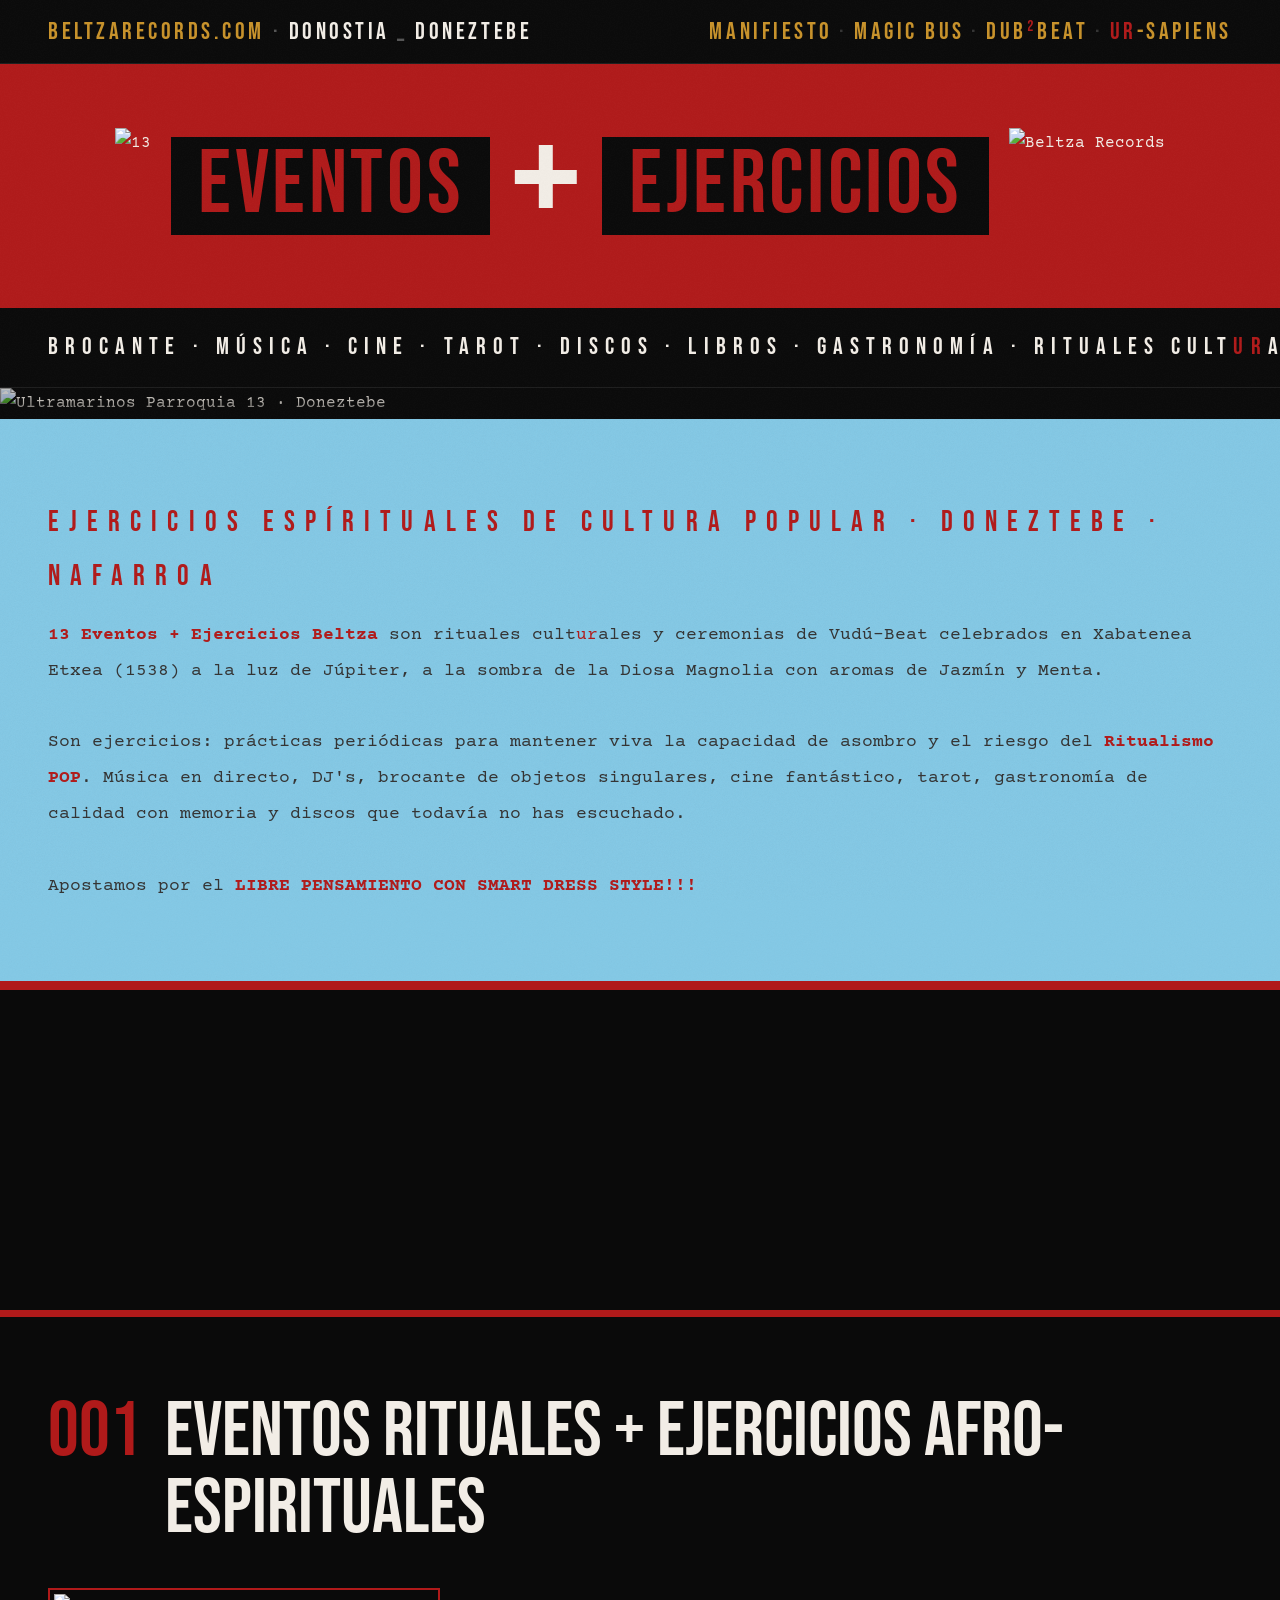
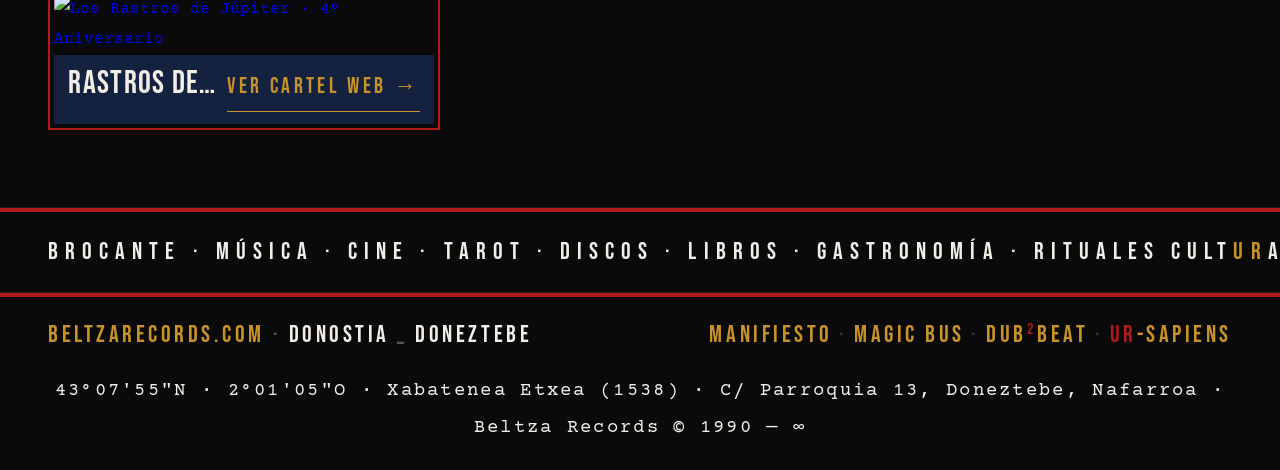
==== commit 1d3d395a: "Add files via upload" ====
--- a/index.html
+++ b/index.html
@@ -24,7 +24,7 @@
     <span class="sep">·</span>
     <a href="http://dubbeat.beltzarecords.com/" target="_blank">DUB<span style="color:#b01a1a;">²</span>BEAT</a>
     <span class="sep">·</span>
-    <a href="https://beltzaexperience.github.io/UR-SAPIENS/" target="_blank"><span style="color:#b01a1a;">UR</span>-SAPIENS</a>
+    <a href="https://beltzaexperience.github.io/UR-SAPIENS/" target="_blank"><span style="color:#b01a1a;"><span style="color:#b01a1a;">UR</span></span>-SAPIENS</a>
   </div>
 </div>
 
@@ -46,7 +46,7 @@
 <!-- MARQUEE TOP -->
 <div class="marquee-bar" aria-hidden="true">
   <div class="marquee-inner">
-    BROCANTE · MÚSICA · CINE · TAROT · DISCOS · LIBROS · GASTRONOMÍA · RITUALES CULTURALES · CONCIERTOS EN DIRECTO · AZKEN MUGA OF SOUL · DONEZTEBE · NAFARROA · SINCE 2022 · &nbsp;&nbsp;&nbsp;BROCANTE · MÚSICA · CINE · TAROT · DISCOS · LIBROS · GASTRONOMÍA · RITUALES CULTURALES · CONCIERTOS EN DIRECTO · AZKEN MUGA OF SOUL · DONEZTEBE · NAFARROA · SINCE 2022 · &nbsp;&nbsp;&nbsp;
+    BROCANTE · MÚSICA · CINE · TAROT · DISCOS · LIBROS · GASTRONOMÍA · RITUALES CULT<span style="color:#b01a1a;">UR</span>ALES · CONCIERTOS EN DIRECTO · AZKEN MUGA OF SOUL · DONEZTEBE · NAFARROA · SINCE 2022 · &nbsp;&nbsp;&nbsp;BROCANTE · MÚSICA · CINE · TAROT · DISCOS · LIBROS · GASTRONOMÍA · RITUALES CULT<span style="color:#b01a1a;">UR</span>ALES · CONCIERTOS EN DIRECTO · AZKEN MUGA OF SOUL · DONEZTEBE · NAFARROA · SINCE 2022 · &nbsp;&nbsp;&nbsp;
   </div>
 </div>
 
@@ -54,7 +54,7 @@
 <div class="hero">
   <img src="https://live.staticflickr.com/65535/55250584412_e982256c3d_h.jpg" alt="Ultramarinos Parroquia 13 · Doneztebe">
   <div class="hero-overlay"></div>
-  <div class="hero-eyebrow-top">Ultramarinos Parroquia 13<br>Doneztebe · Nafarroa<br>Azken Muga of Soul</div>
+  <div class="hero-eyebrow-top">Doneztebe · Nafarroa<br>Azken Muga of Soul</div>
   <div class="hero-caption">
     <div class="hero-title">Rituales de Cult<span style="color:#b01a1a;">ur</span>a Popular.<br>Ejercicios del Espíritu Beltza.</div>
   </div>
@@ -63,9 +63,9 @@
 <!-- INTRO -->
 <div class="intro">
   <div>
-    <div class="intro-label">Ejercicios Espirituales de Cultura Popular · Doneztebe · Nafarroa</div>
+    <div class="intro-label">Ejercicios Espírituales de Cultura Popular · Doneztebe · Nafarroa</div>
     <div class="intro-body">
-      <strong>13 Eventos + Ejercicios Beltza</strong> son rituales culturales y ceremonias de Vudú-Beat celebrados en Xabatenea Etxea (1538) a la luz de Júpiter, a la sombra de la Diosa Magnolia con aromas de Jazmín y Menta.<br><br>
+      <strong>13 Eventos + Ejercicios Beltza</strong> son rituales cult<span style="color:#b01a1a;">ur</span>ales y ceremonias de Vudú-Beat celebrados en Xabatenea Etxea (1538) a la luz de Júpiter, a la sombra de la Diosa Magnolia con aromas de Jazmín y Menta.<br><br>
       Son ejercicios: prácticas periódicas para mantener viva la capacidad de asombro y el riesgo del <strong>Ritualismo POP</strong>. Música en directo, DJ's, brocante de objetos singulares, cine fantástico, tarot, gastronomía de calidad con memoria y discos que todavía no has escuchado.<br><br>
       Apostamos por el <strong>LIBRE PENSAMIENTO CON SMART DRESS STYLE!!!</strong>
     </div>
@@ -74,7 +74,7 @@
 </div>
 
 <!-- PHOTO MARQUEE AFTER INTRO -->
-<div class="photo-marquee" aria-hidden="true" onclick="this.querySelector('.photo-marquee-inner').style.animationPlayState = this.querySelector('.photo-marquee-inner').style.animationPlayState === 'paused' ? 'running' : 'paused'">
+<div class="photo-marquee" aria-hidden="true" id="foto-marquee" style="cursor:pointer;">
   <div class="photo-marquee-inner">
     <img src="https://live.staticflickr.com/65535/55244536588_e73058f223_z.jpg" alt="">
     <img src="https://live.staticflickr.com/65535/55244534618_f64d302e6d_b.jpg" alt="">
@@ -82,56 +82,46 @@
     <img src="https://live.staticflickr.com/65535/55250103087_5e84730c1c_c.jpg" alt="">
     <img src="https://live.staticflickr.com/65535/55251403365_71dc6e7c8a_c.jpg" alt="">
     <img src="https://live.staticflickr.com/65535/55091952358_35cbd9020e_b.jpg" alt="">
+    <img src="https://live.staticflickr.com/65535/55251508160_7e0a88f441_h.jpg" alt="">
     <img src="https://live.staticflickr.com/65535/55244536588_e73058f223_z.jpg" alt="">
     <img src="https://live.staticflickr.com/65535/55244534618_f64d302e6d_b.jpg" alt="">
     <img src="https://live.staticflickr.com/65535/55250943411_47b9458915_c.jpg" alt="">
     <img src="https://live.staticflickr.com/65535/55250103087_5e84730c1c_c.jpg" alt="">
     <img src="https://live.staticflickr.com/65535/55251403365_71dc6e7c8a_c.jpg" alt="">
     <img src="https://live.staticflickr.com/65535/55091952358_35cbd9020e_b.jpg" alt="">
+    <img src="https://live.staticflickr.com/65535/55251508160_7e0a88f441_h.jpg" alt="">
   </div>
 </div>
 
 <!-- EVENTS GRID -->
 <section class="events-section">
   <div class="section-header">
-    <div class="section-num">01</div>
-    <div class="section-title">Archivo de Ejercicios</div>
+    <div class="section-num" id="evento-count">001</div>
+    <div class="section-title">EVENTOS RITUALES + EJERCICIOS AFRO-ESPIRITUALES</div>
     <div class="section-line"></div>
   </div>
 
   <div class="events-grid">
 
-    <!-- LOS RASTROS DE JÚPITER · Mayo 2026 -->
-    <a href="https://beltzaexperience.github.io/13-EVENTOS/rastros-jupiter-mayo-2026/" target="_blank" class="event-card">
-      <img src="https://live.staticflickr.com/65535/55251508160_7e0a88f441_h.jpg" alt="Los Rastros de Júpiter · 4º Aniversario">
-      <div class="event-card-overlay"></div>
+    <!-- RASTROS DE <span style="color:var(--red);">JÚPITER</span> · Mayo 2026 -->
+    <a href="https://beltzaexperience.github.io/13-EVENTOS/rastros-jupiter-05-26.html" target="_blank" class="event-card">
+      <img src="https://live.staticflickr.com/65535/55248830479_5d9d2939db_k.jpg" alt="Los Rastros de Júpiter · 4º Aniversario">
       <div class="event-card-body">
-        <div class="event-card-date">30 · 05 · 2026 · 11H — 20H</div>
-        <div class="event-card-title">Los Rastros<br>de Júpiter</div>
-        <div class="event-card-sub">4º Aniversario · Femmes Fatales DJ + Siglas Live<br>Brocante · Cine · Tarot · Discos</div>
-        <span class="event-card-link">Ver cartel →</span>
+        <div class="event-card-title">RASTROS DE <span style="color:var(--red);">JÚPITER</span></div>
+        <span class="event-card-link">Ver cartel web →</span>
       </div>
-    </a>
-
-    <!-- PLACEHOLDER 2 -->
-    <div class="event-card">
-      <div class="event-card-placeholder">
-        <div class="event-card-placeholder-num">02</div>
-        <div class="event-card-placeholder-label">próximo ejercicio</div>
-      </div>
-    </div>
-
-    <!-- PLACEHOLDER 3 -->
-    <div class="event-card">
-      <div class="event-card-placeholder">
-        <div class="event-card-placeholder-num">03</div>
-        <div class="event-card-placeholder-label">próximo ejercicio</div>
-      </div>
-    </div>
+    </a
 
   </div>
 </section>
 
+<!-- MARQUEE BOTTOM -->
+<div style="height:4px; background:var(--red);"></div>
+<div class="marquee-bar">
+  <div class="marquee-inner">
+    BROCANTE · MÚSICA · CINE · TAROT · DISCOS · LIBROS · GASTRONOMÍA · RITUALES CULT<span style="color:#c8922a;">UR</span>ALES · CONCIERTOS EN DIRECTO · AZKEN MUGA OF SOUL · DONEZTEBE · NAFARROA · SINCE 2022 · &nbsp;&nbsp;&nbsp;BROCANTE · MÚSICA · CINE · TAROT · DISCOS · LIBROS · GASTRONOMÍA · RITUALES CULT<span style="color:#c8922a;">UR</span>ALES · CONCIERTOS EN DIRECTO · AZKEN MUGA OF SOUL · DONEZTEBE · NAFARROA · SINCE 2022 · &nbsp;&nbsp;&nbsp;
+  </div>
+</div>
 
 <!-- FOOTER -->
 <footer class="footer">
@@ -148,5 +138,16 @@
   <div class="footer-coords" style="color:var(--white); font-size:clamp(0.95rem,1.6vw,1.2rem);">43°07'55"N · 2°01'05"O · Xabatenea Etxea (1538) · C/ Parroquia 13, Doneztebe, Nafarroa · Beltza Records © 1990 — ∞</div>
 </footer>
 
+<script>
+(function(){
+  var cards = document.querySelectorAll('.event-card');
+  var n = cards.length;
+  document.getElementById('evento-count').textContent = String(n).padStart(3,'0');
+})();
+document.getElementById('foto-marquee').addEventListener('click', function(){
+  this.querySelector('.photo-marquee-inner').classList.toggle('paused');
+});
+</script>
+
 </body>
 </html>
--- a/style.css
+++ b/style.css
@@ -115,7 +115,7 @@
   }
   .marquee-inner {
     display: inline-block;
-    animation: marquee 30s linear infinite;
+    animation: marquee 55s linear infinite;
     font-family: 'Bebas Neue', sans-serif;
     font-size: clamp(1.07rem,2.25vw,1.47rem);
     letter-spacing: 0.3em;
@@ -141,7 +141,7 @@
   }
   .hero-eyebrow-top {
     position: absolute;
-    top: clamp(1rem,3vw,2rem);
+    top: clamp(1.8rem,4.5vw,3.2rem);
     left: clamp(1rem,4vw,3rem);
     right: clamp(1rem,4vw,3rem);
     font-family: 'Bebas Neue', sans-serif;
@@ -239,104 +239,71 @@
     line-height: 1;
   }
   .section-title {
-    font-family: 'Playfair Display', Georgia, serif;
-    font-size: clamp(1.5rem,3vw,2.5rem);
-    font-style: italic;
-    font-weight: 900;
+    font-family: 'Bebas Neue', sans-serif;
+    font-size: clamp(3rem,6vw,5rem);
+    font-style: normal;
+    font-weight: 400;
     color: var(--white);
     line-height: 1;
   }
   .section-line { flex:1; height:1px; background:#222; }
 
   .events-grid {
-    display: grid;
-    grid-template-columns: repeat(auto-fill, minmax(280px, 1fr));
-    gap: 3px;
-  }
+    columns: 3;
+    column-gap: 4px;
+    width: 100%;
+  }
+  @media (max-width: 900px) { .events-grid { columns: 2; } }
+  @media (max-width: 500px) { .events-grid { columns: 1; } }
 
   .event-card {
-    position: relative;
+    break-inside: avoid;
+    display: block;
+    margin-bottom: 4px;
+    border: 2px solid var(--red);
+    background: var(--black);
+    cursor: pointer;
+    text-decoration: none;
+    padding: 4px;
+  }
+  .event-card img {
+    width: 100%;
+    height: auto;
+    display: block;
+    filter: contrast(1.05);
+    transition: filter 0.3s;
+  }
+  .event-card:hover img { filter: contrast(1.15) brightness(0.9); }
+  .event-card-body {
+    padding: 0.7rem 0.9rem 0.8rem;
+    background: #142240;
+    display: flex;
+    justify-content: space-between;
+    align-items: baseline;
+    gap: 0.5rem;
+  }
+  .event-card-title {
+    font-family: 'Bebas Neue', sans-serif;
+    font-size: clamp(1.5rem,2.8vw,2rem);
+    letter-spacing: 0.04em;
+    color: var(--white);
+    line-height: 1;
+    white-space: nowrap;
     overflow: hidden;
-    aspect-ratio: 2/3;
-    background: #111;
-    cursor: pointer;
-  }
-  .event-card img {
-    width:100%; height:100%;
-    object-fit:cover;
-    filter: contrast(1.1) brightness(0.8);
-    transition: filter 0.4s, transform 0.4s;
-    display: block;
-  }
-  .event-card:hover img {
-    filter: contrast(1.2) brightness(0.6);
-    transform: scale(1.03);
-  }
-  .event-card-overlay {
-    position: absolute; inset:0;
-    background: linear-gradient(to top, rgba(10,10,10,0.95) 0%, transparent 55%);
-  }
-  .event-card-body {
-    position: absolute;
-    bottom: 0; left: 0; right: 0;
-    padding: 1.5rem 1.2rem;
-  }
-  .event-card-date {
-    font-family: 'Bebas Neue', sans-serif;
-    font-size: 0.78rem;
-    letter-spacing: 0.3em;
+    text-overflow: ellipsis;
+  }
+  .event-card-link {
+    font-family: 'Bebas Neue', sans-serif;
+    font-size: clamp(1rem,2vw,1.4rem);
+    letter-spacing: 0.15em;
     color: var(--amber);
-    margin-bottom: 0.3rem;
-  }
-  .event-card-title {
-    font-family: 'Bebas Neue', sans-serif;
-    font-size: clamp(1.4rem,3vw,2rem);
-    letter-spacing: 0.04em;
-    color: var(--white);
-    line-height: 1.05;
-    margin-bottom: 0.4rem;
-  }
-  .event-card-sub {
-    font-family: 'Courier Prime', monospace;
-    font-size: 0.82rem;
-    color: #888;
-    line-height: 1.5;
-  }
-  .event-card-link {
-    display: inline-block;
-    margin-top: 0.8rem;
-    font-family: 'Bebas Neue', sans-serif;
-    font-size: 0.75rem;
-    letter-spacing: 0.25em;
-    color: var(--red);
-    border-bottom: 1px solid var(--red);
+    border-bottom: 1px solid var(--amber);
     padding-bottom: 0.1em;
+    white-space: nowrap;
+    flex-shrink: 0;
     transition: color 0.15s;
   }
-  .event-card-link:hover { color: var(--amber); border-color: var(--amber); }
-
-  .event-card-placeholder {
-    position: absolute; inset:0;
-    display: flex;
-    flex-direction: column;
-    align-items: center;
-    justify-content: center;
-    background: #111;
-    border: 1px dashed #2a2a2a;
-  }
-  .event-card-placeholder-num {
-    font-family: 'Bebas Neue', sans-serif;
-    font-size: 4rem;
-    color: #222;
-    line-height: 1;
-  }
-  .event-card-placeholder-label {
-    font-family: 'Courier Prime', monospace;
-    font-size: 0.78rem;
-    letter-spacing: 0.2em;
-    color: #333;
-    font-style: italic;
-  }
+  .event-card-link:hover { color: var(--white); border-color: var(--white); }
 
   /* ── PHOTO MARQUEE ── */
   .photo-marquee {
@@ -352,7 +319,11 @@
   .photo-marquee-inner {
     display: inline-flex;
     animation: marquee-fotos 45s linear infinite;
+    animation-play-state: running;
     will-change: transform;
+  }
+  .photo-marquee-inner.paused {
+    animation-play-state: paused;
   }
   .photo-marquee-inner img {
     height: clamp(180px,26vw,320px);
@@ -383,7 +354,7 @@
 
   .footer {
     background: var(--black);
-    border-top: 2px solid var(--red);
+    border-top: 4px solid var(--red);
     padding: 1.5rem clamp(1rem,4vw,3rem);
     display: flex;
     justify-content: space-between;
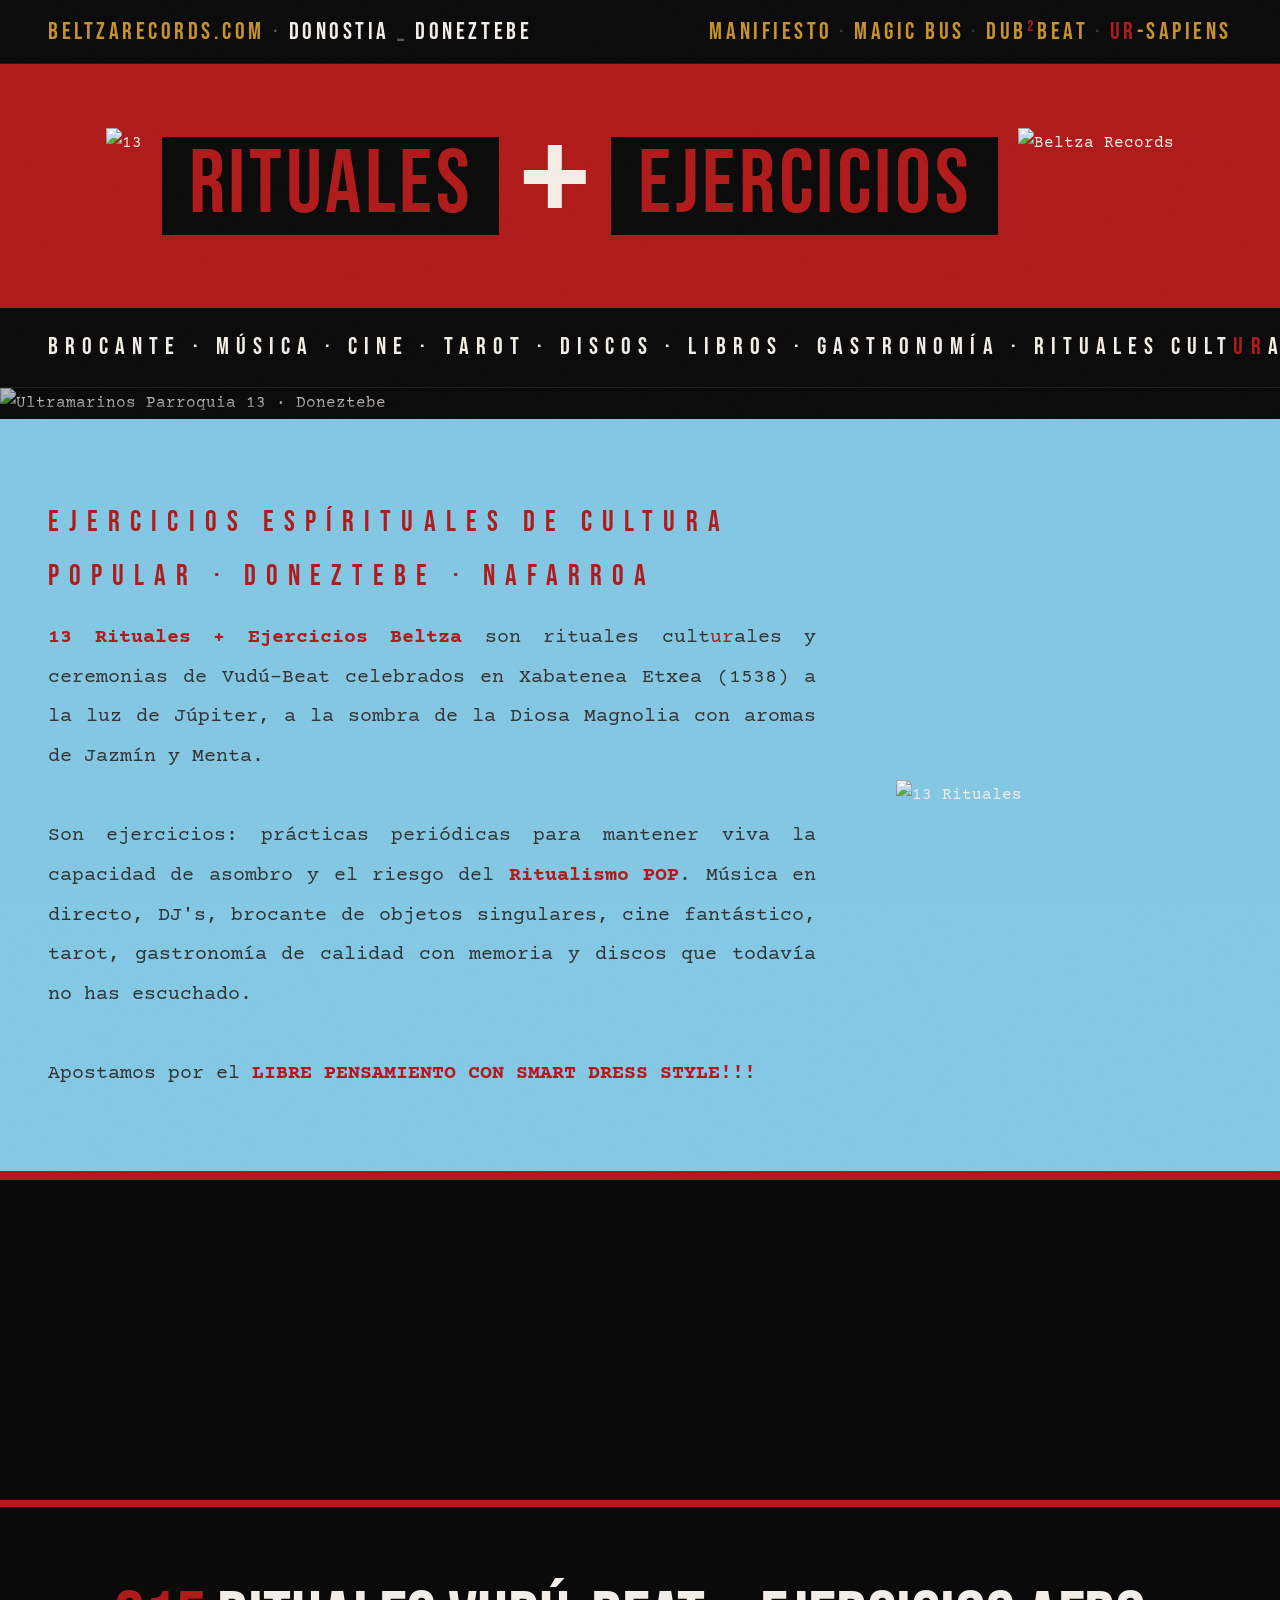
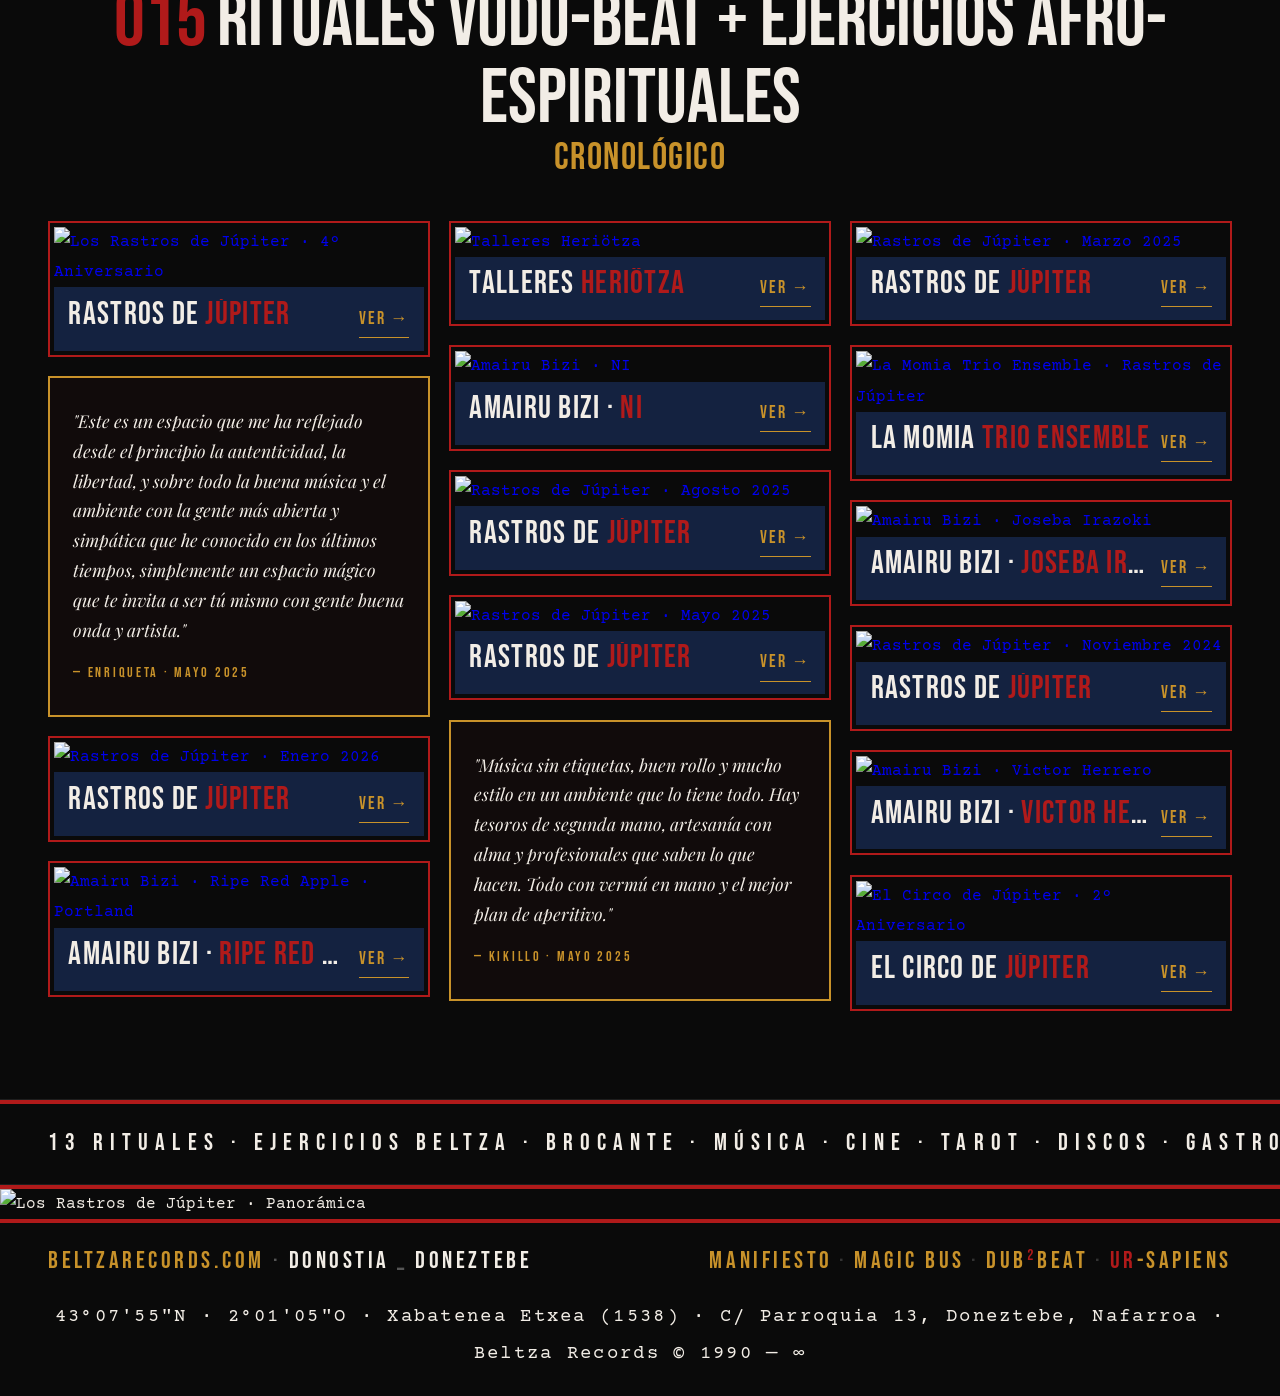
==== commit 1c3fb4dc: "Add files via upload" ====
--- a/index.html
+++ b/index.html
@@ -6,11 +6,12 @@
 <meta name="description" content="13 EVENTOS · Ejercicios Beltza · Ultramarinos Parroquia 13 · Doneztebe · Nafarroa">
 <meta property="og:title" content="13 EVENTOS · Ejercicios Beltza">
 <meta property="og:description" content="Brocante · Música · Cine · Tarot · Rituales Culturales · Doneztebe · Nafarroa">
-<title>13 EVENTOS · EJERCICIOS BELTZA</title>
+<title>13 RITUALES · EJERCICIOS BELTZA</title>
 <link rel="preconnect" href="https://fonts.googleapis.com">
 <link rel="preconnect" href="https://fonts.gstatic.com" crossorigin>
 <link href="https://fonts.googleapis.com/css2?family=Bebas+Neue&family=Courier+Prime:ital,wght@0,400;0,700;1,400&family=Playfair+Display:ital,wght@0,700;1,700;1,900&display=swap" rel="stylesheet">
 <link rel="stylesheet" href="style.css">
+  <link rel="icon" href="logo-p13-circle.svg" type="image/svg+xml">
 </head>
 <body>
 
@@ -31,9 +32,9 @@
 <!-- BRAND SLASH -->
 <div class="brand-slash">
   <div style="display:flex; align-items:center; justify-content:center; flex-wrap:wrap; width:100%;">
-    <img src="https://raw.githubusercontent.com/beltzaexperience/13-EVENTOS/main/logo13.png" alt="13" style="height:clamp(3.2rem,9vw,8rem); width:auto; display:block;">
+    <img src="https://raw.githubusercontent.com/beltzaexperience/13-RITUALES/main/logo13.png" alt="13" style="height:clamp(3.2rem,9vw,8rem); width:auto; display:block;">
     &nbsp;&nbsp;
-    <span class="b-eventos">EVENTOS</span>
+    <span class="b-eventos">RITUALES</span>
     &nbsp;&nbsp;
     <span style="font-family:'Bebas Neue',sans-serif; font-size:clamp(5rem,14vw,12rem); color:var(--white); line-height:1;">+</span>
     &nbsp;&nbsp;
@@ -65,52 +66,195 @@
   <div>
     <div class="intro-label">Ejercicios Espírituales de Cultura Popular · Doneztebe · Nafarroa</div>
     <div class="intro-body">
-      <strong>13 Eventos + Ejercicios Beltza</strong> son rituales cult<span style="color:#b01a1a;">ur</span>ales y ceremonias de Vudú-Beat celebrados en Xabatenea Etxea (1538) a la luz de Júpiter, a la sombra de la Diosa Magnolia con aromas de Jazmín y Menta.<br><br>
+      <strong>13 Rituales + Ejercicios Beltza</strong> son rituales cult<span style="color:#b01a1a;">ur</span>ales y ceremonias de Vudú-Beat celebrados en Xabatenea Etxea (1538) a la luz de Júpiter, a la sombra de la Diosa Magnolia con aromas de Jazmín y Menta.<br><br>
       Son ejercicios: prácticas periódicas para mantener viva la capacidad de asombro y el riesgo del <strong>Ritualismo POP</strong>. Música en directo, DJ's, brocante de objetos singulares, cine fantástico, tarot, gastronomía de calidad con memoria y discos que todavía no has escuchado.<br><br>
       Apostamos por el <strong>LIBRE PENSAMIENTO CON SMART DRESS STYLE!!!</strong>
     </div>
-    
+  </div>
+  <div style="display:flex; align-items:center; justify-content:center;">
+    <img src="logo-p13-circle.svg" alt="13 Rituales" style="width:75%; height:auto; display:block;">
   </div>
 </div>
 
 <!-- PHOTO MARQUEE AFTER INTRO -->
-<div class="photo-marquee" aria-hidden="true" id="foto-marquee" style="cursor:pointer;">
-  <div class="photo-marquee-inner">
-    <img src="https://live.staticflickr.com/65535/55244536588_e73058f223_z.jpg" alt="">
-    <img src="https://live.staticflickr.com/65535/55244534618_f64d302e6d_b.jpg" alt="">
-    <img src="https://live.staticflickr.com/65535/55250943411_47b9458915_c.jpg" alt="">
-    <img src="https://live.staticflickr.com/65535/55250103087_5e84730c1c_c.jpg" alt="">
-    <img src="https://live.staticflickr.com/65535/55251403365_71dc6e7c8a_c.jpg" alt="">
-    <img src="https://live.staticflickr.com/65535/55091952358_35cbd9020e_b.jpg" alt="">
-    <img src="https://live.staticflickr.com/65535/55251508160_7e0a88f441_h.jpg" alt="">
-    <img src="https://live.staticflickr.com/65535/55244536588_e73058f223_z.jpg" alt="">
-    <img src="https://live.staticflickr.com/65535/55244534618_f64d302e6d_b.jpg" alt="">
-    <img src="https://live.staticflickr.com/65535/55250943411_47b9458915_c.jpg" alt="">
-    <img src="https://live.staticflickr.com/65535/55250103087_5e84730c1c_c.jpg" alt="">
-    <img src="https://live.staticflickr.com/65535/55251403365_71dc6e7c8a_c.jpg" alt="">
-    <img src="https://live.staticflickr.com/65535/55091952358_35cbd9020e_b.jpg" alt="">
-    <img src="https://live.staticflickr.com/65535/55251508160_7e0a88f441_h.jpg" alt="">
-  </div>
+<div class="foto-marquee-wrap" id="foto-marquee">
+  <div class="foto-marquee-track">
+    <img src="https://live.staticflickr.com/65535/55254411247_291968c13a_z.jpg" alt="">
+    <img src="https://live.staticflickr.com/65535/54954466627_e44540be5f_b.jpg" alt="">
+    <img src="https://live.staticflickr.com/65535/55255297596_557da9949c_z.jpg" alt="">
+    <img src="https://live.staticflickr.com/65535/55254909980_8edc9e5634_c.jpg" alt="">
+    <img src="https://live.staticflickr.com/65535/54955355971_6b91d6e601_b.jpg" alt="">
+    <img src="https://live.staticflickr.com/65535/55254659868_36fe3ee73a_c.jpg" alt="">
+    <img src="https://live.staticflickr.com/65535/55255298621_0cc7e208b1_z.jpg" alt="">
+    <img src="https://live.staticflickr.com/65535/54955359831_0060746187_b.jpg" alt="">
+    <img src="https://live.staticflickr.com/65535/54955619020_acee219ba1_b.jpg" alt="">
+    <img src="https://live.staticflickr.com/65535/55255486584_ec56559746_h.jpg" alt="">
+    <img src="https://live.staticflickr.com/65535/55255127779_0240c1c945_c.jpg" alt="">
+    <img src="https://live.staticflickr.com/65535/55253621152_5380d98ba0_b.jpg" alt="">
+    <img src="https://live.staticflickr.com/65535/54955495178_b02d21a218_b.jpg" alt="">
+    <img src="https://live.staticflickr.com/65535/55254411247_291968c13a_z.jpg" alt="">
+    <img src="https://live.staticflickr.com/65535/54954466627_e44540be5f_b.jpg" alt="">
+    <img src="https://live.staticflickr.com/65535/55255297596_557da9949c_z.jpg" alt="">
+    <img src="https://live.staticflickr.com/65535/55254909980_8edc9e5634_c.jpg" alt="">
+    <img src="https://live.staticflickr.com/65535/54955355971_6b91d6e601_b.jpg" alt="">
+    <img src="https://live.staticflickr.com/65535/55254659868_36fe3ee73a_c.jpg" alt="">
+    <img src="https://live.staticflickr.com/65535/55255298621_0cc7e208b1_z.jpg" alt="">
+    <img src="https://live.staticflickr.com/65535/54955359831_0060746187_b.jpg" alt="">
+    <img src="https://live.staticflickr.com/65535/54955619020_acee219ba1_b.jpg" alt="">
+    <img src="https://live.staticflickr.com/65535/55255486584_ec56559746_h.jpg" alt="">
+    <img src="https://live.staticflickr.com/65535/55255127779_0240c1c945_c.jpg" alt="">
+    <img src="https://live.staticflickr.com/65535/55253621152_5380d98ba0_b.jpg" alt="">
+    <img src="https://live.staticflickr.com/65535/54955495178_b02d21a218_b.jpg" alt="">
+  </div></div>
 </div>
 
 <!-- EVENTS GRID -->
 <section class="events-section">
   <div class="section-header">
-    <div class="section-num" id="evento-count">001</div>
-    <div class="section-title">EVENTOS RITUALES + EJERCICIOS AFRO-ESPIRITUALES</div>
-    <div class="section-line"></div>
+    <div>
+      <span class="section-num" id="evento-count">001</span>
+      <span class="section-title"> RITUALES VUDÚ-BEAT + EJERCICIOS AFRO-ESPIRITUALES</span>
+    </div>
+    <div>
+      <button id="btn-orden" onclick="toggleOrden()" style="font-family:'Bebas Neue',sans-serif; font-size:clamp(1.5rem,3vw,2.5rem); letter-spacing:0.04em; background:var(--black); color:var(--amber); border:none; cursor:pointer; padding:0.05em 0.3em; line-height:1;">CRONOLÓGICO</button>
+    </div>
   </div>
 
   <div class="events-grid">
 
     <!-- RASTROS DE <span style="color:var(--red);">JÚPITER</span> · Mayo 2026 -->
-    <a href="https://beltzaexperience.github.io/13-EVENTOS/rastros-jupiter-05-26.html" target="_blank" class="event-card">
+    <a href="https://beltzaexperience.github.io/13-RITUALES/rastros-jupiter-05-26.html" target="_blank" class="event-card" data-fecha="2026-05">
       <img src="https://live.staticflickr.com/65535/55248830479_5d9d2939db_k.jpg" alt="Los Rastros de Júpiter · 4º Aniversario">
       <div class="event-card-body">
         <div class="event-card-title">RASTROS DE <span style="color:var(--red);">JÚPITER</span></div>
-        <span class="event-card-link">Ver cartel web →</span>
-      </div>
-    </a
+        <span class="event-card-link">Ver →</span>
+      </div>
+    </a>
+
+    <!-- TESTIMONIO: ENRIQUETA -->
+    <div class="event-card testimonial-card" style="background:rgba(176,26,26,0.04); border-color:var(--amber); cursor:default;">
+      <div style="padding:1.5rem 1.2rem;">
+        <div style="font-family:'Playfair Display',serif; font-size:clamp(0.95rem,1.4vw,1.1rem); font-style:italic; color:var(--white); line-height:1.7; margin-bottom:1rem;">"Este es un espacio que me ha reflejado desde el principio la autenticidad, la libertad, y sobre todo la buena música y el ambiente con la gente más abierta y simpática que he conocido en los últimos tiempos, simplemente un espacio mágico que te invita a ser tú mismo con gente buena onda y artista."</div>
+        <div style="font-family:'Bebas Neue',sans-serif; font-size:0.85rem; letter-spacing:0.2em; color:var(--amber);">— ENRIQUETA · Mayo 2025</div>
+      </div>
+    </div>
+
+    <!-- RASTROS DE JÚPITER · Enero 2026 -->
+    <a href="https://www.beltzarecords.com/beltzablog/740-los-rastros-de-jupiter-31/01/26" target="_blank" class="event-card" data-fecha="2026-01">
+      <img src="https://live.staticflickr.com/65535/55254509056_5d57e649cf_b.jpg" alt="Rastros de Júpiter · Enero 2026">
+      <div class="event-card-body">
+        <div class="event-card-title">RASTROS DE <span style="color:var(--red);">JÚPITER</span></div>
+        <span class="event-card-link">Ver →</span>
+      </div>
+    </a>
+
+    <!-- AMAIRU BIZI · Diciembre 2025 -->
+    <a href="https://www.beltzarecords.com/beltzablog/737-13-bizi-ripe-red-apple" target="_blank" class="event-card" data-fecha="2025-12">
+      <img src="https://live.staticflickr.com/65535/54957304931_bbcffe377d_h.jpg" alt="Amairu Bizi · Ripe Red Apple · Portland">
+      <div class="event-card-body">
+        <div class="event-card-title">AMAIRU BIZI · <span style="color:var(--red);">RIPE RED APPLE</span></div>
+        <span class="event-card-link">Ver →</span>
+      </div>
+    </a>
+
+    <!-- TALLERES HERIÖTZA -->
+    <a href="https://www.beltzarecords.com/beltzablog/732-talleres-heriotza" target="_blank" class="event-card" data-fecha="2025-06">
+      <img src="https://live.staticflickr.com/65535/55254912141_da4589167d_c.jpg" alt="Talleres Heriötza">
+      <div class="event-card-body">
+        <div class="event-card-title">TALLERES <span style="color:var(--red);">HERIÖTZA</span></div>
+        <span class="event-card-link">Ver →</span>
+      </div>
+    </a>
+
+    <!-- AMAIRU BIZI · NI -->
+    <a href="https://www.beltzarecords.com/beltzablog/731-13-bizi-ni" target="_blank" class="event-card" data-fecha="2025-03">
+      <img src="https://live.staticflickr.com/65535/55255604650_510793d5f0_b.jpg" alt="Amairu Bizi · NI">
+      <div class="event-card-body">
+        <div class="event-card-title">AMAIRU BIZI · <span style="color:var(--red);">NI</span></div>
+        <span class="event-card-link">Ver →</span>
+      </div>
+    </a>
+
+    <!-- RASTROS DE JÚPITER · Agosto 2025 -->
+    <a href="https://www.beltzarecords.com/beltzablog/730-los-rastros-de-jupiter-30/08/25" target="_blank" class="event-card" data-fecha="2025-08">
+      <img src="https://live.staticflickr.com/65535/55255448454_ea0f405aa1_h.jpg" alt="Rastros de Júpiter · Agosto 2025">
+      <div class="event-card-body">
+        <div class="event-card-title">RASTROS DE <span style="color:var(--red);">JÚPITER</span></div>
+        <span class="event-card-link">Ver →</span>
+      </div>
+    </a>
+
+    <!-- RASTROS DE JÚPITER · Mayo 2025 -->
+    <a href="https://www.beltzarecords.com/beltzablog/729-los-rastros-de-jupiter-31/05/25" target="_blank" class="event-card" data-fecha="2025-05">
+      <img src="https://live.staticflickr.com/65535/55254325517_5a306f337b_c.jpg" alt="Rastros de Júpiter · Mayo 2025">
+      <div class="event-card-body">
+        <div class="event-card-title">RASTROS DE <span style="color:var(--red);">JÚPITER</span></div>
+        <span class="event-card-link">Ver →</span>
+      </div>
+    </a>
+
+
+    <!-- TESTIMONIO: KIKILLO -->
+    <div class="event-card testimonial-card" style="background:rgba(176,26,26,0.04); border-color:var(--amber); cursor:default;">
+      <div style="padding:1.5rem 1.2rem;">
+        <div style="font-family:'Playfair Display',serif; font-size:clamp(0.95rem,1.4vw,1.1rem); font-style:italic; color:var(--white); line-height:1.7; margin-bottom:1rem;">"Música sin etiquetas, buen rollo y mucho estilo en un ambiente que lo tiene todo. Hay tesoros de segunda mano, artesanía con alma y profesionales que saben lo que hacen. Todo con vermú en mano y el mejor plan de aperitivo."</div>
+        <div style="font-family:'Bebas Neue',sans-serif; font-size:0.85rem; letter-spacing:0.2em; color:var(--amber);">— KIKILLO · Mayo 2025</div>
+      </div>
+    </div>
+
+    <!-- RASTROS DE JÚPITER · Marzo 2025 - cartel -->
+    <a href="https://www.beltzarecords.com/beltzablog/726-los-rastros-de-jupiter-29/03/25" target="_blank" class="event-card" data-fecha="2025-03">
+      <img src="https://live.staticflickr.com/65535/55255487664_4daf1540ea_h.jpg" alt="Rastros de Júpiter · Marzo 2025">
+      <div class="event-card-body">
+        <div class="event-card-title">RASTROS DE <span style="color:var(--red);">JÚPITER</span></div>
+        <span class="event-card-link">Ver →</span>
+      </div>
+    </a>
+
+    <!-- RASTROS DE JÚPITER · Marzo 2025 - momia -->
+    <a href="https://www.beltzarecords.com/beltzablog/726-los-rastros-de-jupiter-29/03/25" target="_blank" class="event-card" data-fecha="2025-03">
+      <img src="https://live.staticflickr.com/65535/55255244116_24bd5e2d66_h.jpg" alt="La Momia Trio Ensemble · Rastros de Júpiter">
+      <div class="event-card-body">
+        <div class="event-card-title">LA MOMIA <span style="color:var(--red);">TRIO ENSEMBLE</span></div>
+        <span class="event-card-link">Ver →</span>
+      </div>
+    </a>
+
+    <!-- AMAIRU BIZI · JOSEBA IRAZOKI -->
+    <a href="https://www.beltzarecords.com/beltzablog/723-13-bizi-joseba-irazoki" target="_blank" class="event-card" data-fecha="2025-01">
+      <img src="https://live.staticflickr.com/65535/55254375842_82d52ad651_h.jpg" alt="Amairu Bizi · Joseba Irazoki">
+      <div class="event-card-body">
+        <div class="event-card-title">AMAIRU BIZI · <span style="color:var(--red);">JOSEBA IRAZOKI</span></div>
+        <span class="event-card-link">Ver →</span>
+      </div>
+    </a>
+
+    <!-- RASTROS DE JÚPITER · Noviembre 2024 -->
+    <a href="https://www.beltzarecords.com/beltzablog/722-los-rastros-de-jupiter-30-11-24" target="_blank" class="event-card" data-fecha="2024-11">
+      <img src="https://live.staticflickr.com/65535/55255520979_7506d15d23_b.jpg" alt="Rastros de Júpiter · Noviembre 2024">
+      <div class="event-card-body">
+        <div class="event-card-title">RASTROS DE <span style="color:var(--red);">JÚPITER</span></div>
+        <span class="event-card-link">Ver →</span>
+      </div>
+    </a>
+
+    <!-- AMAIRU BIZI · VICTOR HERRERO -->
+    <a href="https://www.beltzarecords.com/beltzablog/721-victor-herrero-13-bizi" target="_blank" class="event-card" data-fecha="2024-10">
+      <img src="https://live.staticflickr.com/65535/55255524844_e86caa9a36_b.jpg" alt="Amairu Bizi · Victor Herrero">
+      <div class="event-card-body">
+        <div class="event-card-title">AMAIRU BIZI · <span style="color:var(--red);">VICTOR HERRERO</span></div>
+        <span class="event-card-link">Ver →</span>
+      </div>
+    </a>
+
+    <!-- CIRCO DE JÚPITER · 2º Aniversario -->
+    <a href="https://www.beltzarecords.com/beltzablog/688-los-rastros-de-jupiter-2-aniversario" target="_blank" class="event-card" data-fecha="2024-08">
+      <img src="https://live.staticflickr.com/65535/55254407847_8508f68d2c_c.jpg" alt="El Circo de Júpiter · 2º Aniversario">
+      <div class="event-card-body">
+        <div class="event-card-title">EL CIRCO DE <span style="color:var(--red);">JÚPITER</span></div>
+        <span class="event-card-link">Ver →</span>
+      </div>
+    </a>
 
   </div>
 </section>
@@ -119,9 +263,14 @@
 <div style="height:4px; background:var(--red);"></div>
 <div class="marquee-bar">
   <div class="marquee-inner">
-    BROCANTE · MÚSICA · CINE · TAROT · DISCOS · LIBROS · GASTRONOMÍA · RITUALES CULT<span style="color:#c8922a;">UR</span>ALES · CONCIERTOS EN DIRECTO · AZKEN MUGA OF SOUL · DONEZTEBE · NAFARROA · SINCE 2022 · &nbsp;&nbsp;&nbsp;BROCANTE · MÚSICA · CINE · TAROT · DISCOS · LIBROS · GASTRONOMÍA · RITUALES CULT<span style="color:#c8922a;">UR</span>ALES · CONCIERTOS EN DIRECTO · AZKEN MUGA OF SOUL · DONEZTEBE · NAFARROA · SINCE 2022 · &nbsp;&nbsp;&nbsp;
-  </div>
-</div>
+    13 RITUALES · EJERCICIOS BELTZA · BROCANTE · MÚSICA · CINE · TAROT · DISCOS · GASTRONOMÍA · RITUALES CULT<span style="color:#c8922a;">UR</span>ALES · CONCIERTOS EN DIRECTO · AZKEN MUGA OF SOUL · DONEZTEBE · NAFARROA · &nbsp;&nbsp;&nbsp;13 RITUALES · EJERCICIOS BELTZA · BROCANTE · MÚSICA · CINE · TAROT · DISCOS · GASTRONOMÍA · RITUALES CULT<span style="color:#c8922a;">UR</span>ALES · CONCIERTOS EN DIRECTO · AZKEN MUGA OF SOUL · DONEZTEBE · NAFARROA · &nbsp;&nbsp;&nbsp;
+  </div>
+</div>
+
+<div style="height:4px; background:var(--red);"></div>
+
+<!-- PANORÁMICA -->
+<img src="https://live.staticflickr.com/65535/55254440037_e50868005c_h.jpg" alt="Los Rastros de Júpiter · Panorámica" style="width:100%; height:auto; display:block;">
 
 <!-- FOOTER -->
 <footer class="footer">
@@ -139,13 +288,25 @@
 </footer>
 
 <script>
-(function(){
+var ordenDesc = true;
+
+function toggleOrden() {
+  ordenDesc = !ordenDesc;
+  var grid = document.querySelector('.events-grid');
+  var cards = Array.from(grid.querySelectorAll('.event-card'));
+  cards.sort(function(a, b) {
+    var fa = a.getAttribute('data-fecha') || '';
+    var fb = b.getAttribute('data-fecha') || '';
+    return ordenDesc ? fb.localeCompare(fa) : fa.localeCompare(fb);
+  });
+  cards.forEach(function(c) { grid.appendChild(c); });
+}
+
+window.addEventListener('load', function(){
+  var track = document.querySelector('.foto-marquee-track');
+  if(track) track.style.animationPlayState = 'running';
   var cards = document.querySelectorAll('.event-card');
-  var n = cards.length;
-  document.getElementById('evento-count').textContent = String(n).padStart(3,'0');
-})();
-document.getElementById('foto-marquee').addEventListener('click', function(){
-  this.querySelector('.photo-marquee-inner').classList.toggle('paused');
+  document.getElementById('evento-count').textContent = String(cards.length).padStart(3,'0');
 });
 </script>
 
--- a/style.css
+++ b/style.css
@@ -178,9 +178,9 @@
     background-image: var(--noise);
     padding: clamp(2.5rem,6vw,5rem) clamp(1rem,4vw,3rem);
     display: grid;
-    grid-template-columns: 1fr;
-    gap: clamp(2rem,5vw,5rem);
-    align-items: start;
+    grid-template-columns: 2fr 1fr;
+    gap: 2rem;
+    align-items: center;
     border-bottom: 2px solid var(--red);
   }
   .intro-label {
@@ -200,9 +200,10 @@
   .intro-ritual span { color: var(--red); }
   .intro-body {
     font-family: 'Courier Prime', monospace;
-    font-size: clamp(1rem,1.4vw,1.15rem);
+    font-size: clamp(1.1rem,1.55vw,1.27rem);
     line-height: 2;
     color: #333;
+    text-align: justify;
   }
   .intro-body strong { color: var(--red); }
   .intro-body em { color: var(--black); font-style: italic; }
@@ -227,9 +228,7 @@
     border-bottom: 1px solid #1e1e1e;
   }
   .section-header {
-    display: flex;
-    align-items: baseline;
-    gap: 1.5rem;
+    text-align: center;
     margin-bottom: 2.5rem;
   }
   .section-num {
@@ -237,6 +236,7 @@
     font-size: clamp(3rem,6vw,5rem);
     color: var(--red);
     line-height: 1;
+    display: inline;
   }
   .section-title {
     font-family: 'Bebas Neue', sans-serif;
@@ -245,12 +245,13 @@
     font-weight: 400;
     color: var(--white);
     line-height: 1;
+    display: inline;
   }
   .section-line { flex:1; height:1px; background:#222; }
 
   .events-grid {
     columns: 3;
-    column-gap: 4px;
+    column-gap: 1.2rem;
     width: 100%;
   }
   @media (max-width: 900px) { .events-grid { columns: 2; } }
@@ -259,7 +260,7 @@
   .event-card {
     break-inside: avoid;
     display: block;
-    margin-bottom: 4px;
+    margin-bottom: 1.2rem;
     border: 2px solid var(--red);
     background: var(--black);
     cursor: pointer;
@@ -270,7 +271,6 @@
     width: 100%;
     height: auto;
     display: block;
-    filter: contrast(1.05);
     transition: filter 0.3s;
   }
   .event-card:hover img { filter: contrast(1.15) brightness(0.9); }
@@ -291,11 +291,13 @@
     white-space: nowrap;
     overflow: hidden;
     text-overflow: ellipsis;
+    min-width: 0;
+    flex: 1;
   }
   .event-card-link {
     font-family: 'Bebas Neue', sans-serif;
-    font-size: clamp(1rem,2vw,1.4rem);
-    letter-spacing: 0.15em;
+    font-size: clamp(0.8rem,1.5vw,1.1rem);
+    letter-spacing: 0.1em;
     color: var(--amber);
     border-bottom: 1px solid var(--amber);
     padding-bottom: 0.1em;
@@ -306,34 +308,8 @@
   .event-card-link:hover { color: var(--white); border-color: var(--white); }
 
   /* ── PHOTO MARQUEE ── */
-  .photo-marquee {
-    overflow: hidden;
-    white-space: nowrap;
-    border-top: 7px solid var(--red);
-    border-bottom: 7px solid var(--red);
-    background: var(--black);
-    cursor: pointer;
-    display: block;
-    line-height: 0;
-  }
-  .photo-marquee-inner {
-    display: inline-flex;
-    animation: marquee-fotos 45s linear infinite;
-    animation-play-state: running;
-    will-change: transform;
-  }
-  .photo-marquee-inner.paused {
-    animation-play-state: paused;
-  }
-  .photo-marquee-inner img {
-    height: clamp(180px,26vw,320px);
-    width: auto;
-    flex-shrink: 0;
-    margin-right: 3px;
-    filter: contrast(1.1) saturate(0.9);
-    vertical-align: top;
-  }
-  @keyframes marquee-fotos { from{transform:translateX(0)} to{transform:translateX(-50%)} }
+
+ to{transform:translateX(-50%)} }
 
   /* ── FOOTER ── */
   .footer-marquee {
@@ -423,3 +399,28 @@
     .events-grid { grid-template-columns: 1fr; }
     .topband-right { flex-direction: column; align-items: flex-start; gap: 0.15rem; }
   }
+
+  .foto-marquee-wrap {
+    overflow: hidden;
+    white-space: nowrap;
+    border-top: 7px solid var(--red);
+    border-bottom: 7px solid var(--red);
+    background: var(--black);
+    line-height: 0;
+  }
+  .foto-marquee-track {
+    display: inline-flex;
+    flex-wrap: nowrap;
+    animation: foto-scroll 60s linear infinite;
+    animation-play-state: paused;
+    animation-play-state: running;
+    will-change: transform;
+  }
+  .foto-marquee-track img {
+    height: clamp(180px,26vw,320px);
+    width: auto;
+    flex-shrink: 0;
+    margin-right: 3px;
+    display: block;
+  }
+  @keyframes foto-scroll { from{transform:translateX(0)} to{transform:translateX(-50%)} }
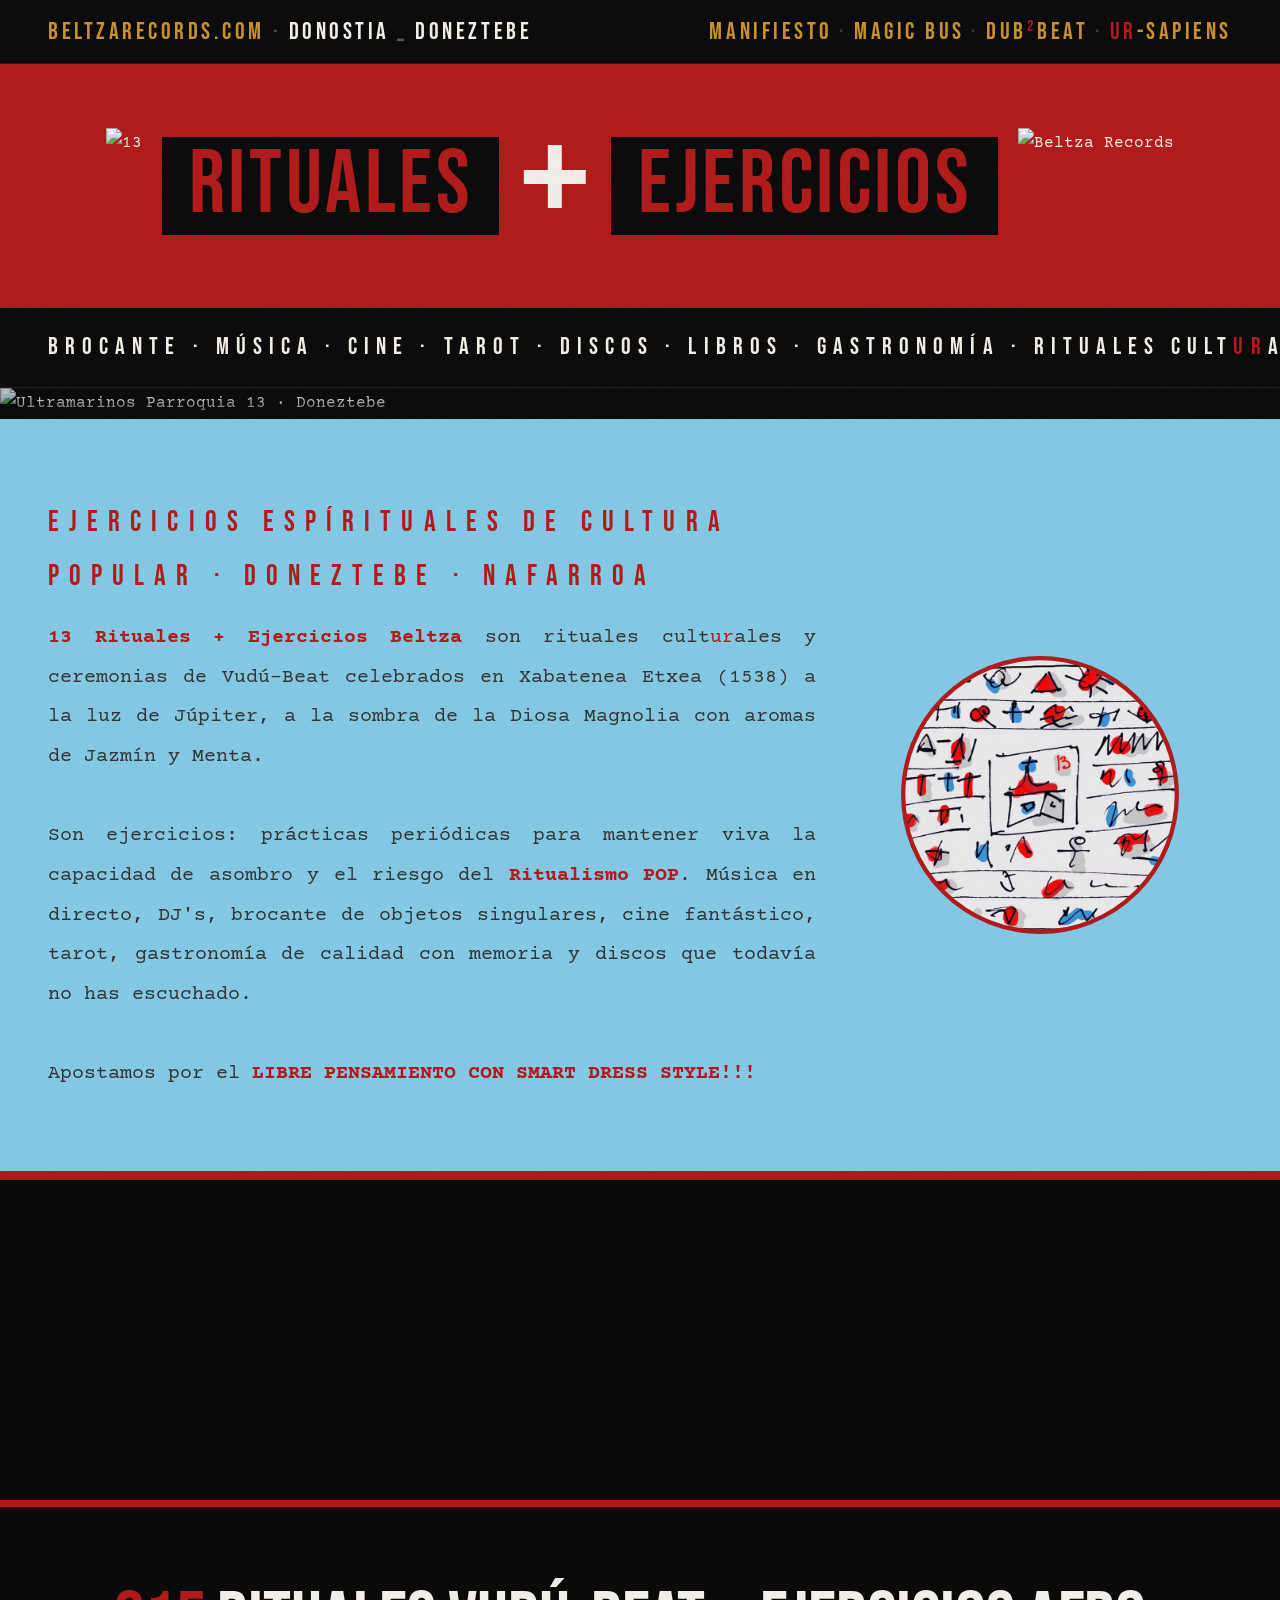
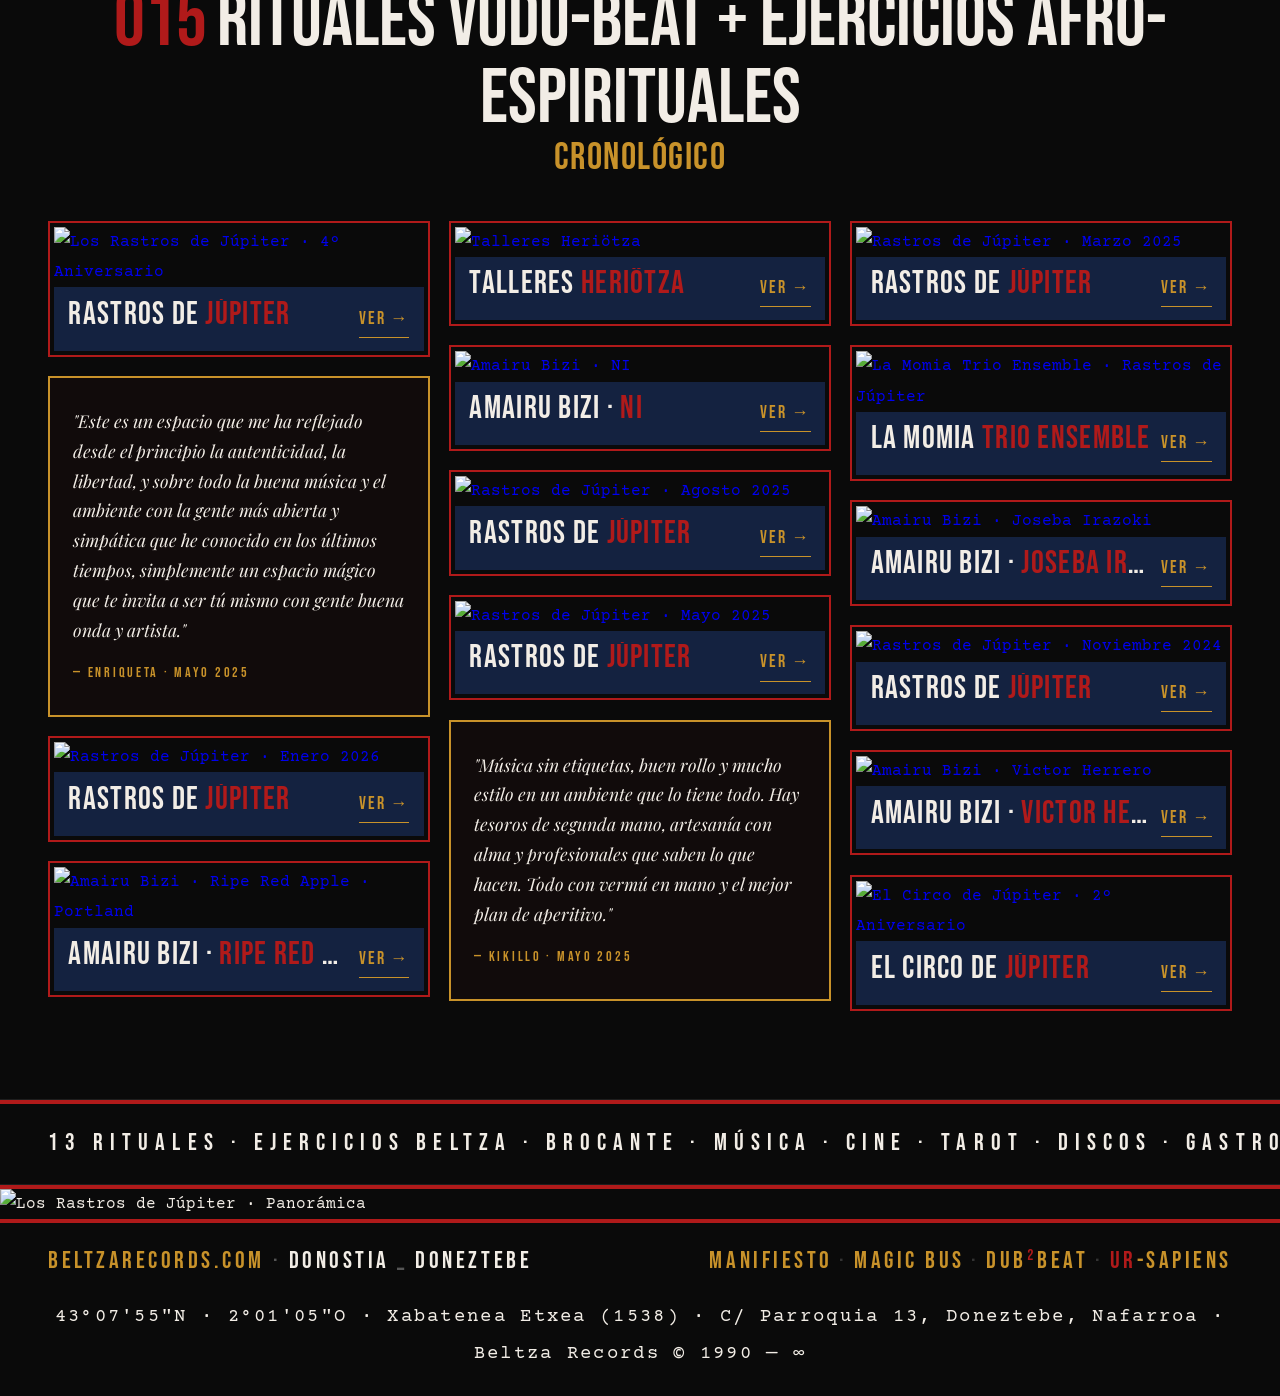
==== commit 6f04b639: "Add files via upload" ====
--- a/index.html
+++ b/index.html
@@ -11,6 +11,7 @@
 <link rel="preconnect" href="https://fonts.gstatic.com" crossorigin>
 <link href="https://fonts.googleapis.com/css2?family=Bebas+Neue&family=Courier+Prime:ital,wght@0,400;0,700;1,400&family=Playfair+Display:ital,wght@0,700;1,700;1,900&display=swap" rel="stylesheet">
 <link rel="stylesheet" href="style.css">
+  <link rel="icon" type="image/png" href="[data-uri]">
   <link rel="icon" href="logo-p13-circle.svg" type="image/svg+xml">
 </head>
 <body>
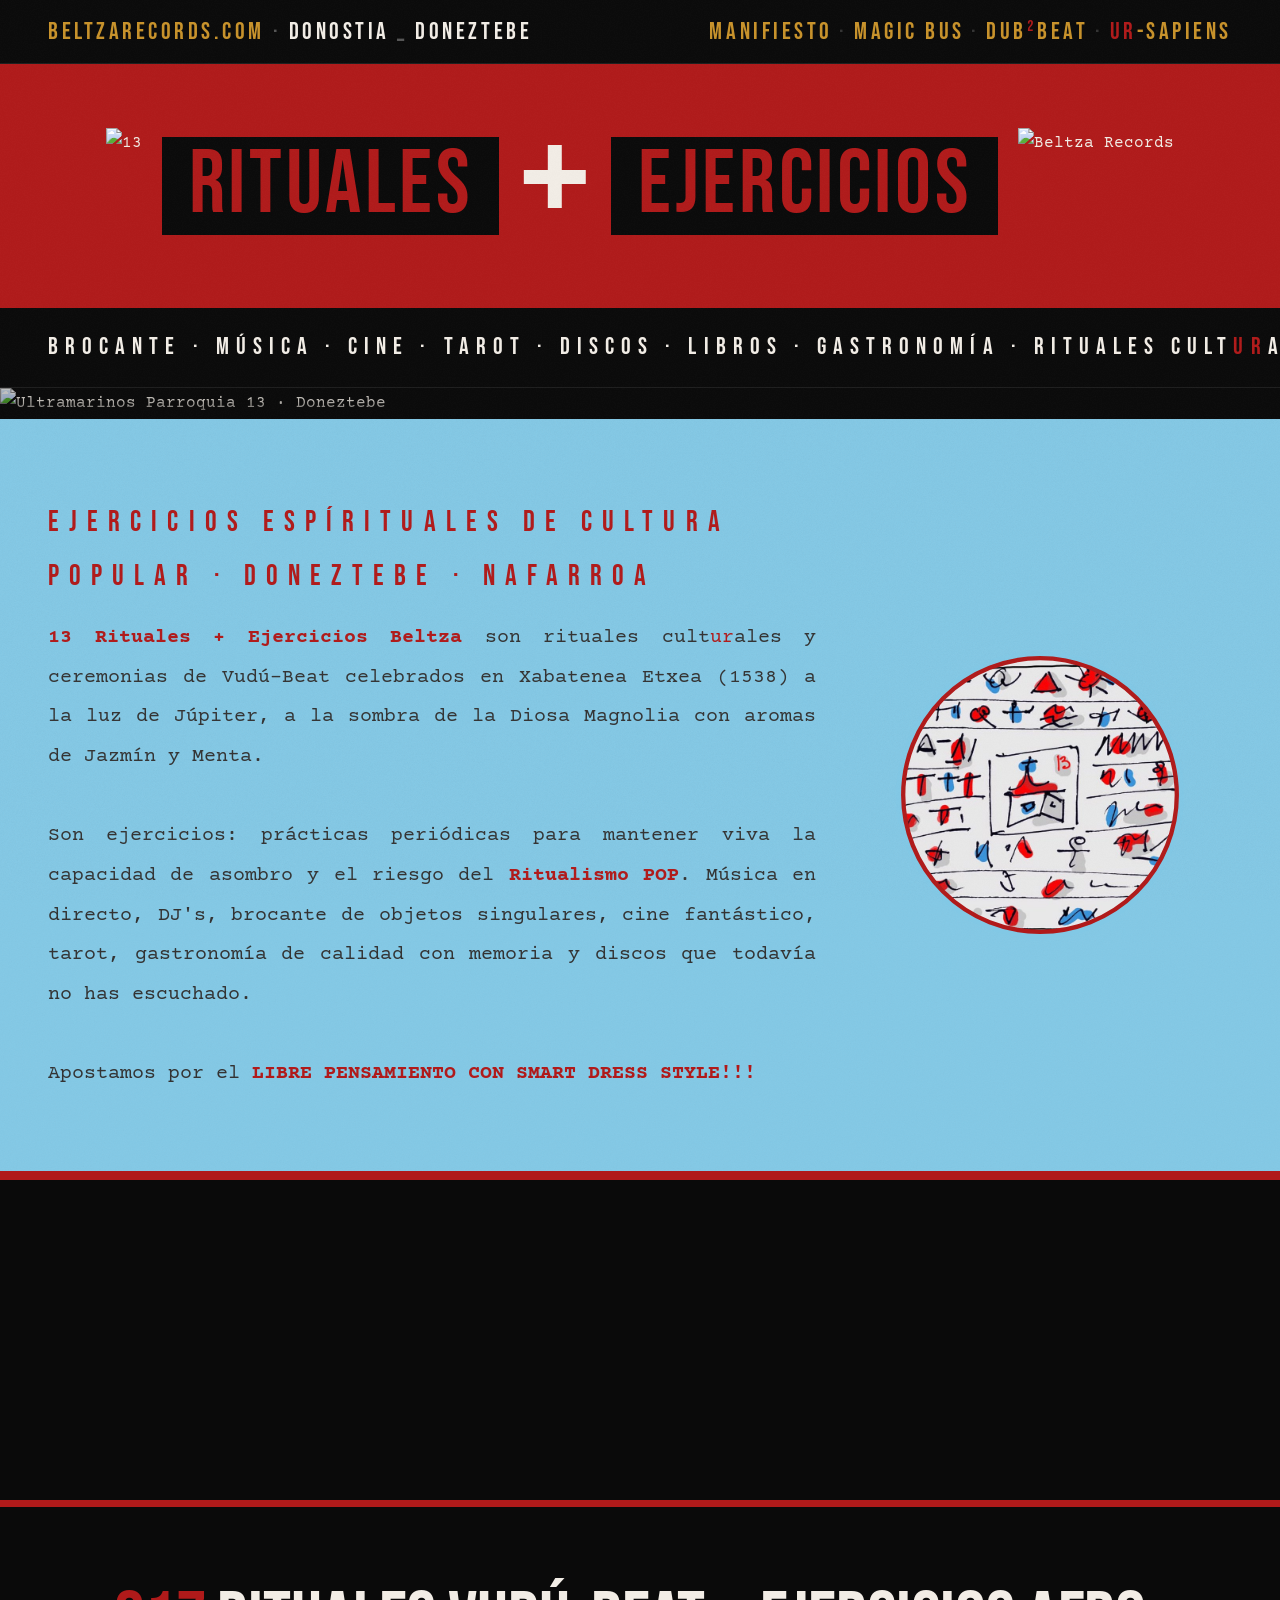
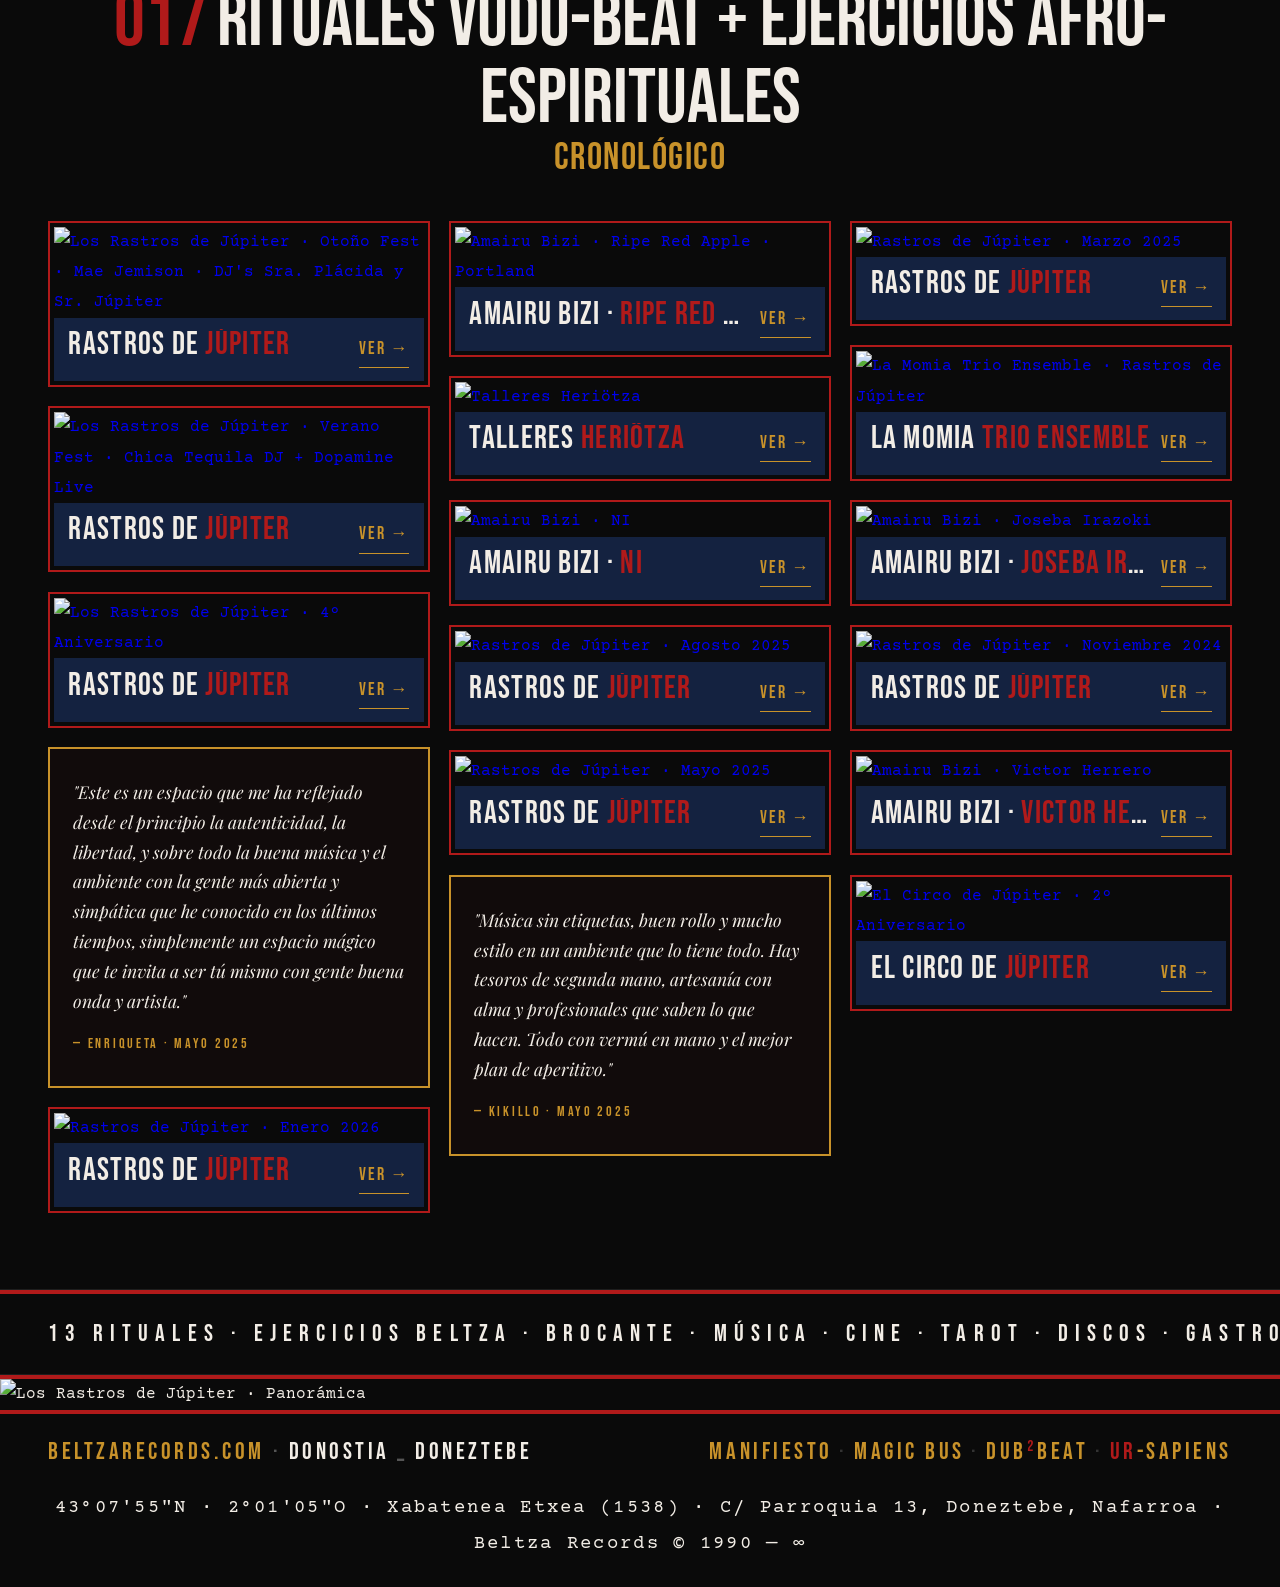
==== commit ead29b16: "Add files via upload" ====
--- a/index.html
+++ b/index.html
@@ -11,7 +11,7 @@
 <link rel="preconnect" href="https://fonts.gstatic.com" crossorigin>
 <link href="https://fonts.googleapis.com/css2?family=Bebas+Neue&family=Courier+Prime:ital,wght@0,400;0,700;1,400&family=Playfair+Display:ital,wght@0,700;1,700;1,900&display=swap" rel="stylesheet">
 <link rel="stylesheet" href="style.css">
-  <link rel="icon" type="image/png" href="[data-uri]">
+  <link rel="icon" href="favicon.ico">
   <link rel="icon" href="logo-p13-circle.svg" type="image/svg+xml">
 </head>
 <body>
@@ -123,6 +123,24 @@
 
   <div class="events-grid">
 
+    <!-- RASTROS DE JÚPITER · OTOÑO FEST · Octubre 2026 -->
+    <a href="https://beltzaexperience.github.io/13-RITUALES/31-10-26-otono-fest.html" target="_blank" class="event-card" data-fecha="2026-10">
+      <img src="https://live.staticflickr.com/65535/55589186140_19d16eab51_k.jpg" alt="Los Rastros de Júpiter · Otoño Fest · Mae Jemison · DJ's Sra. Plácida y Sr. Júpiter">
+      <div class="event-card-body">
+        <div class="event-card-title">RASTROS DE <span style="color:var(--red);">JÚPITER</span></div>
+        <span class="event-card-link">Ver →</span>
+      </div>
+    </a>
+
+    <!-- RASTROS DE JÚPITER · VERANO FEST · Agosto 2026 -->
+    <a href="https://beltzaexperience.github.io/13-RITUALES/29-08-26-verano-fest.html" target="_blank" class="event-card" data-fecha="2026-08">
+      <img src="https://live.staticflickr.com/65535/55463708569_7021e7d973_k.jpg" alt="Los Rastros de Júpiter · Verano Fest · Chica Tequila DJ + Dopamine Live">
+      <div class="event-card-body">
+        <div class="event-card-title">RASTROS DE <span style="color:var(--red);">JÚPITER</span></div>
+        <span class="event-card-link">Ver →</span>
+      </div>
+    </a>
+
     <!-- RASTROS DE <span style="color:var(--red);">JÚPITER</span> · Mayo 2026 -->
     <a href="https://beltzaexperience.github.io/13-RITUALES/rastros-jupiter-05-26.html" target="_blank" class="event-card" data-fecha="2026-05">
       <img src="https://live.staticflickr.com/65535/55248830479_5d9d2939db_k.jpg" alt="Los Rastros de Júpiter · 4º Aniversario">
@@ -159,7 +177,7 @@
     </a>
 
     <!-- TALLERES HERIÖTZA -->
-    <a href="https://www.beltzarecords.com/beltzablog/732-talleres-heriotza" target="_blank" class="event-card" data-fecha="2025-06">
+    <a href="https://www.beltzarecords.com/beltzablog/732-talleres-heriotza" target="_blank" class="event-card" data-fecha="2025-09">
       <img src="https://live.staticflickr.com/65535/55254912141_da4589167d_c.jpg" alt="Talleres Heriötza">
       <div class="event-card-body">
         <div class="event-card-title">TALLERES <span style="color:var(--red);">HERIÖTZA</span></div>
